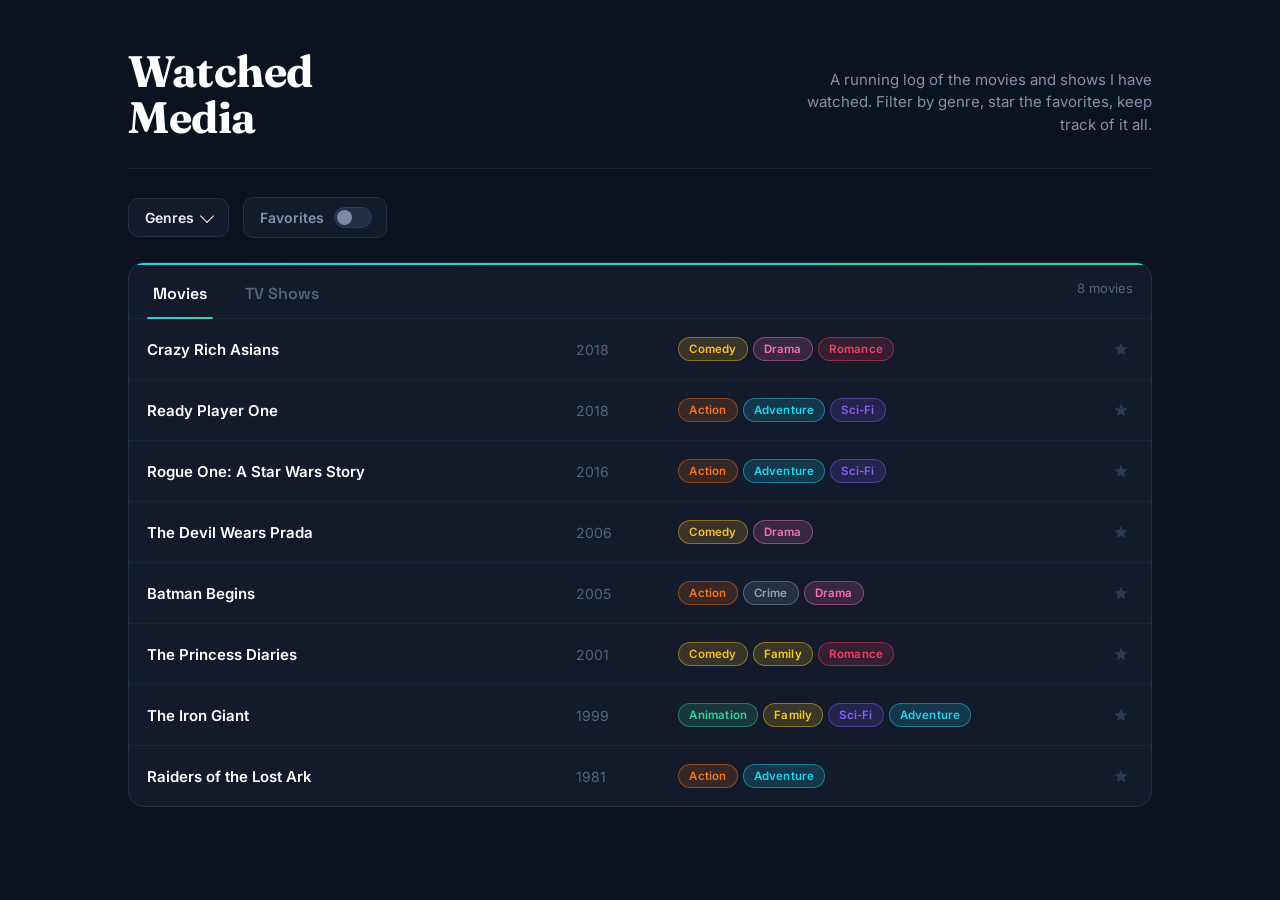
==== index.html @ a573865d "Rename Index.html to index.html" ====
<!DOCTYPE html>
<html lang="en">
<head>
<meta charset="UTF-8" />
<meta name="viewport" content="width=device-width, initial-scale=1.0" />
<meta name="color-scheme" content="dark" />
<title>Watched</title>
<link rel="preconnect" href="https://fonts.googleapis.com">
<link href="https://fonts.googleapis.com/css2?family=Fraunces:opsz,wght@9..144,500;9..144,600;9..144,700&family=Space+Grotesk:wght@500;600;700&family=Inter:wght@400;500;600;700&display=swap" rel="stylesheet">
<style>
  :root {
    --bg: #0b1220;
    --bg-panel: #121a2c;
    --bg-panel-2: #16203590;
    --bg-row-hover: #17233a;
    --border: #223049;
    --border-soft: #1a2438;
    --text: #eef2f8;
    --text-dim: #8493ad;
    --text-faint: #56637d;
    --accent-a: #22d3ee;
    --accent-b: #34d399;
    --favorite: #fbbf24;
  }

  * { box-sizing: border-box; }

  html {
    background: #0b1220 !important;
  }

  html, body {
    margin: 0;
    padding: 0;
    background-color: #0b1220 !important;
    color: var(--text);
    font-family: 'Inter', -apple-system, BlinkMacSystemFont, sans-serif;
    min-height: 100vh;
  }

  .page {
    max-width: 1080px;
    margin: 0 auto;
    padding: 48px 28px 80px;
  }

  /* ---------------- Header ---------------- */
  .page-header {
    display: flex;
    justify-content: space-between;
    align-items: flex-end;
    gap: 32px;
    flex-wrap: wrap;
    border-bottom: 1px solid var(--border-soft);
    padding-bottom: 28px;
    margin-bottom: 28px;
  }

  .page-header h1 {
    font-family: 'Fraunces', Georgia, serif;
    font-weight: 700;
    font-size: 44px;
    line-height: 1.05;
    letter-spacing: -0.5px;
    color: #ffffff;
    margin: 0;
  }

  .page-header .tagline {
    color: var(--text-dim);
    font-size: 15px;
    line-height: 1.5;
    max-width: 360px;
    margin: 0 0 4px;
    text-align: right;
  }

  /* ---------------- Filter bar ---------------- */
  .filter-bar {
    display: flex;
    align-items: center;
    gap: 14px;
    margin-bottom: 24px;
    position: relative;
  }

  .filter-btn {
    display: inline-flex;
    align-items: center;
    gap: 8px;
    background: var(--bg-panel);
    border: 1px solid var(--border);
    color: var(--text);
    font-family: inherit;
    font-size: 14px;
    font-weight: 600;
    padding: 10px 16px;
    border-radius: 10px;
    cursor: pointer;
    transition: border-color .15s ease, background .15s ease;
  }

  .filter-btn:hover { border-color: #2c3b58; background: #141d31; }

  .filter-btn.active {
    border-color: var(--accent-a);
    box-shadow: 0 0 0 1px var(--accent-a) inset, 0 0 14px -4px var(--accent-a);
    color: var(--accent-a);
  }

  .filter-btn .chevron {
    width: 10px; height: 10px;
    border-right: 1.5px solid currentColor;
    border-bottom: 1.5px solid currentColor;
    transform: rotate(45deg);
    transition: transform .15s ease;
    margin-top: -3px;
  }
  .filter-btn.open .chevron { transform: rotate(-135deg); margin-top: 3px; }

  .genre-dropdown-wrap { position: relative; }

  .genre-dropdown {
    position: absolute;
    top: calc(100% + 8px);
    left: 0;
    min-width: 240px;
    max-height: 360px;
    overflow-y: auto;
    background: #101828;
    border: 1px solid var(--border);
    border-radius: 12px;
    padding: 10px;
    box-shadow: 0 20px 40px -12px rgba(0,0,0,0.6);
    display: none;
    z-index: 50;
  }
  .genre-dropdown.open { display: block; }

  .genre-option {
    display: flex;
    align-items: center;
    gap: 12px;
    padding: 9px 10px;
    border-radius: 8px;
    cursor: pointer;
    color: var(--text-dim);
    font-size: 14px;
    font-weight: 500;
    user-select: none;
  }
  .genre-option:hover { background: #182238; color: var(--text); }
  .genre-option input[type="checkbox"] { display: none; }

  .genre-option .dot {
    width: 10px;
    height: 10px;
    border-radius: 50%;
    flex-shrink: 0;
    background: #2a3650;
    border: 1.5px solid #3a4a6b;
    transition: all .15s ease;
  }
  .genre-option .dot.on {
    background: var(--dot-color);
    border-color: var(--dot-color);
    box-shadow: 0 0 6px 1px var(--dot-color), 0 0 14px 3px color-mix(in srgb, var(--dot-color) 60%, transparent);
  }
  .genre-option:has(.dot.on) .genre-label { color: var(--text); }

  /* ---------------- Favorites switch ---------------- */
  .favorites-toggle {
    display: flex;
    align-items: center;
    gap: 10px;
    background: var(--bg-panel);
    border: 1px solid var(--border);
    padding: 9px 14px 9px 16px;
    border-radius: 10px;
  }

  .favorites-toggle span {
    font-size: 14px;
    font-weight: 600;
    color: var(--text-dim);
  }

  .switch {
    width: 38px;
    height: 21px;
    border-radius: 999px;
    background: #232f47;
    border: 1px solid #2f3d5a;
    position: relative;
    cursor: pointer;
    padding: 0;
    flex-shrink: 0;
    transition: background .15s ease, border-color .15s ease;
  }
  .switch::after {
    content: "";
    position: absolute;
    top: 2px;
    left: 2px;
    width: 15px;
    height: 15px;
    border-radius: 50%;
    background: #7c8aa5;
    transition: transform .18s ease, background .18s ease, box-shadow .18s ease;
  }
  .switch.on {
    background: #0f3d2e;
    border-color: var(--accent-b);
  }
  .switch.on::after {
    transform: translateX(17px);
    background: var(--accent-b);
    box-shadow: 0 0 8px 1px var(--accent-b), 0 0 16px 4px rgba(52,211,153,0.45);
  }

  /* ---------------- Table card ---------------- */
  .table-card {
    background: var(--bg-panel);
    border: 1px solid var(--border);
    border-radius: 16px;
    overflow: hidden;
    position: relative;
  }
  .table-card::before {
    content: "";
    position: absolute;
    top: 0; left: 0; right: 0;
    height: 2px;
    background: linear-gradient(90deg, var(--accent-a), var(--accent-b));
  }

  .tabs {
    display: flex;
    align-items: center;
    justify-content: space-between;
    gap: 16px;
    padding: 6px 18px 0;
    border-bottom: 1px solid var(--border-soft);
  }

  .tabs .tab-group { display: flex; gap: 4px; }

  .tab {
    background: none;
    border: none;
    color: var(--text-faint);
    font-family: 'Space Grotesk', -apple-system, BlinkMacSystemFont, sans-serif;
    font-weight: 600;
    font-size: 16px;
    padding: 14px 6px;
    margin-right: 22px;
    cursor: pointer;
    position: relative;
  }
  .tab:hover { color: var(--text-dim); }
  .tab.active { color: #ffffff; }
  .tab.active::after {
    content: "";
    position: absolute;
    left: 0; right: 0; bottom: -1px;
    height: 2px;
    background: linear-gradient(90deg, var(--accent-a), var(--accent-b));
    border-radius: 2px;
  }

  .count-label {
    color: var(--text-faint);
    font-size: 13px;
    padding-bottom: 12px;
  }

  table {
    width: 100%;
    border-collapse: collapse;
  }

  tbody tr {
    border-bottom: 1px solid var(--border-soft);
    transition: background .12s ease;
  }
  tbody tr:last-child { border-bottom: none; }
  tbody tr:hover { background: var(--bg-row-hover); }

  td {
    padding: 16px 18px;
    vertical-align: middle;
  }

  .col-title {
    color: #ffffff;
    font-weight: 600;
    font-size: 15px;
    width: 42%;
  }

  .col-year {
    color: var(--text-faint);
    font-weight: 400;
    font-size: 14px;
    width: 10%;
    white-space: nowrap;
  }

  .col-tags {
    width: 38%;
  }

  .tag {
    display: inline-block;
    font-size: 11.5px;
    font-weight: 600;
    letter-spacing: 0.2px;
    padding: 4px 10px;
    border-radius: 999px;
    margin: 2px 5px 2px 0;
    color: var(--tag-color);
    background: color-mix(in srgb, var(--tag-color) 16%, transparent);
    border: 1px solid color-mix(in srgb, var(--tag-color) 45%, transparent);
  }

  .col-fav {
    width: 10%;
    text-align: right;
  }

  .star-btn {
    background: none;
    border: none;
    cursor: pointer;
    color: #2c3a56;
    padding: 4px;
    display: inline-flex;
    transition: color .15s ease, filter .15s ease;
  }
  .star-btn:hover { color: #4a5a7d; }
  .star-btn.on {
    color: var(--favorite);
    filter: drop-shadow(0 0 5px rgba(251,191,36,0.7));
  }

  .empty-state {
    display: none;
    flex-direction: column;
    align-items: center;
    justify-content: center;
    gap: 6px;
    padding: 64px 20px;
    color: var(--text-faint);
    text-align: center;
  }
  .empty-state strong { color: var(--text-dim); font-size: 15px; }

  @media (max-width: 640px) {
    .page-header { flex-direction: column; align-items: flex-start; }
    .page-header .tagline { text-align: left; }
    .page-header h1 { font-size: 34px; }
    .col-tags { display: none; }
    .col-title { width: 60%; }
  }
</style>
</head>
<body style="background-color:#0b1220; margin:0;">

<div class="page">

  <header class="page-header">
    <h1>Watched<br>Media</h1>
    <p class="tagline">A running log of the movies and shows I have watched. Filter by genre, star the favorites, keep track of it all.</p>
  </header>

  <div class="filter-bar">
    <div class="genre-dropdown-wrap">
      <button class="filter-btn" id="genreFilterBtn">
        <span id="genreBtnLabel">Genres</span>
        <span class="chevron"></span>
      </button>
      <div class="genre-dropdown" id="genreDropdown">
        <div id="genreList"></div>
      </div>
    </div>

    <div class="favorites-toggle">
      <span>Favorites</span>
      <button class="switch" id="favSwitch" role="switch" aria-checked="false"></button>
    </div>
  </div>

  <div class="table-card">
    <div class="tabs">
      <div class="tab-group">
        <button class="tab active" data-type="movie">Movies</button>
        <button class="tab" data-type="tv">TV Shows</button>
      </div>
      <span class="count-label" id="countLabel"></span>
    </div>

    <table>
      <tbody id="rows"></tbody>
    </table>

    <div class="empty-state" id="emptyState">
      <strong>Nothing here yet</strong>
      <span>Try a different genre filter, or turn off the favorites switch.</span>
    </div>
  </div>

</div>

<script>
/*
  WATCHLIST DATA
  --------------
  Add new entries to this array. Each entry:
  {
    title:    "Movie or Show Name",
    year:     1999,                      // release year (first air year for TV)
    type:     "movie" | "tv",
    genres:   ["Action", "Adventure"],   // can be any number of genres
    favorite: false                       // true = starred favorite
  }

  Genre colors are assigned automatically (see GENRE_COLORS + fallback hash
  function below), so a brand-new genre never breaks the styling.
*/
const WATCHLIST = [
  {
    title: "Raiders of the Lost Ark",
    year: 1981,
    type: "movie",
    genres: ["Action", "Adventure"],
    favorite: false
  },
  {
    title: "Ready Player One",
    year: 2018,
    type: "movie",
    genres: ["Action", "Adventure", "Sci-Fi"],
    favorite: false
  },
  {
    title: "The Princess Diaries",
    year: 2001,
    type: "movie",
    genres: ["Comedy", "Family", "Romance"],
    favorite: false
  },
  {
    title: "The Devil Wears Prada",
    year: 2006,
    type: "movie",
    genres: ["Comedy", "Drama"],
    favorite: false
  },
  {
    title: "Batman Begins",
    year: 2005,
    type: "movie",
    genres: ["Action", "Crime", "Drama"],
    favorite: false
  },
  {
    title: "Rogue One: A Star Wars Story",
    year: 2016,
    type: "movie",
    genres: ["Action", "Adventure", "Sci-Fi"],
    favorite: false
  },
  {
    title: "The Iron Giant",
    year: 1999,
    type: "movie",
    genres: ["Animation", "Family", "Sci-Fi", "Adventure"],
    favorite: false
  },
  {
    title: "Crazy Rich Asians",
    year: 2018,
    type: "movie",
    genres: ["Comedy", "Drama", "Romance"],
    favorite: false
  }
];

/* ---------------------------------------------------------
   Genre color palette — echoes the dot-indicator language.
   Add specific overrides here any time; anything not listed
   falls back to an automatically-hashed color so new genres
   never break the design.
--------------------------------------------------------- */
const GENRE_COLORS = {
  "Action":        "#f97316", // orange
  "Adventure":     "#22d3ee", // cyan
  "Sci-Fi":        "#8b5cf6", // violet
  "Fantasy":       "#a78bfa", // light purple
  "Comedy":        "#fbbf24", // amber
  "Drama":         "#f472b6", // pink
  "Horror":        "#ef4444", // red
  "Thriller":      "#fb7185", // rose
  "Animation":     "#34d399", // green
  "Romance":       "#f43f5e", // ruby
  "Mystery":       "#60a5fa", // blue
  "Crime":         "#94a3b8", // slate
  "Documentary":   "#2dd4bf", // teal
  "Family":        "#facc15", // yellow
  "Musical":       "#e879f9", // fuchsia
  "War":           "#78716c", // stone
  "Biography":     "#38bdf8", // sky
  "History":       "#c084fc"  // purple
};

// Deterministic fallback color for any genre not in the map above.
function colorForGenre(genre) {
  if (GENRE_COLORS[genre]) return GENRE_COLORS[genre];
  let hash = 0;
  for (let i = 0; i < genre.length; i++) {
    hash = genre.charCodeAt(i) + ((hash << 5) - hash);
  }
  const hue = Math.abs(hash) % 360;
  return `hsl(${hue}, 70%, 60%)`;
}

/* ---------------------------------------------------------
   State
--------------------------------------------------------- */
const state = {
  type: "movie",           // "movie" | "tv"
  activeGenres: new Set(), // selected genre filters
  favoritesOnly: false
};

/* ---------------------------------------------------------
   Derived data
--------------------------------------------------------- */
function allGenres() {
  const set = new Set();
  WATCHLIST.forEach(item => item.genres.forEach(g => set.add(g)));
  return Array.from(set).sort();
}

function filteredItems() {
  return WATCHLIST.filter(item => {
    if (item.type !== state.type) return false;
    if (state.favoritesOnly && !item.favorite) return false;
    if (state.activeGenres.size > 0) {
      const hasGenre = item.genres.some(g => state.activeGenres.has(g));
      if (!hasGenre) return false;
    }
    return true;
  }).sort((a, b) => b.year - a.year || a.title.localeCompare(b.title));
}

/* ---------------------------------------------------------
   Rendering
--------------------------------------------------------- */
const genreListEl = document.getElementById("genreList");
const rowsEl = document.getElementById("rows");
const emptyStateEl = document.getElementById("emptyState");
const genreBtnLabel = document.getElementById("genreBtnLabel");
const countLabel = document.getElementById("countLabel");

function renderGenreDropdown() {
  const genres = allGenres();
  genreListEl.innerHTML = "";
  genres.forEach(genre => {
    const color = colorForGenre(genre);
    const row = document.createElement("label");
    row.className = "genre-option";
    row.style.setProperty("--dot-color", color);

    const dot = document.createElement("span");
    dot.className = "dot";

    const checkbox = document.createElement("input");
    checkbox.type = "checkbox";
    checkbox.checked = state.activeGenres.has(genre);
    checkbox.addEventListener("change", () => {
      if (checkbox.checked) {
        state.activeGenres.add(genre);
      } else {
        state.activeGenres.delete(genre);
      }
      dot.classList.toggle("on", checkbox.checked);
      updateGenreButtonLabel();
      renderTable();
    });

    const text = document.createElement("span");
    text.className = "genre-label";
    text.textContent = genre;

    if (checkbox.checked) dot.classList.add("on");

    row.appendChild(checkbox);
    row.appendChild(dot);
    row.appendChild(text);
    genreListEl.appendChild(row);
  });
}

function updateGenreButtonLabel() {
  const n = state.activeGenres.size;
  genreBtnLabel.textContent = n === 0 ? "Genres" : `Genres · ${n}`;
  document.getElementById("genreFilterBtn").classList.toggle("active", n > 0);
}

function renderTable() {
  const items = filteredItems();
  rowsEl.innerHTML = "";

  items.forEach(item => {
    const tr = document.createElement("tr");

    const titleTd = document.createElement("td");
    titleTd.className = "col-title";
    titleTd.textContent = item.title;

    const yearTd = document.createElement("td");
    yearTd.className = "col-year";
    yearTd.textContent = item.year;

    const tagsTd = document.createElement("td");
    tagsTd.className = "col-tags";
    item.genres.forEach(g => {
      const tag = document.createElement("span");
      tag.className = "tag";
      const c = colorForGenre(g);
      tag.style.setProperty("--tag-color", c);
      tag.textContent = g;
      tagsTd.appendChild(tag);
    });

    const favTd = document.createElement("td");
    favTd.className = "col-fav";
    const star = document.createElement("button");
    star.className = "star-btn" + (item.favorite ? " on" : "");
    star.setAttribute("aria-label", "Toggle favorite");
    star.innerHTML = starIcon();
    star.addEventListener("click", () => {
      item.favorite = !item.favorite;
      star.classList.toggle("on", item.favorite);
      if (state.favoritesOnly && !item.favorite) {
        renderTable();
      }
    });
    favTd.appendChild(star);

    tr.appendChild(titleTd);
    tr.appendChild(yearTd);
    tr.appendChild(tagsTd);
    tr.appendChild(favTd);
    rowsEl.appendChild(tr);
  });

  emptyStateEl.style.display = items.length === 0 ? "flex" : "none";
  const noun = state.type === "movie" ? "movie" : "show";
  countLabel.textContent = `${items.length} ${noun}${items.length === 1 ? "" : "s"}`;
}

function starIcon() {
  return `<svg viewBox="0 0 24 24" width="16" height="16" fill="currentColor">
    <path d="M12 2.5l2.9 6.53 7.1.62-5.4 4.73 1.63 6.98L12 17.77l-6.23 3.6 1.63-6.99-5.4-4.72 7.1-.62L12 2.5z"/>
  </svg>`;
}

/* ---------------------------------------------------------
   Tabs (Movies / TV Shows)
--------------------------------------------------------- */
document.querySelectorAll(".tab").forEach(tab => {
  tab.addEventListener("click", () => {
    document.querySelectorAll(".tab").forEach(t => t.classList.remove("active"));
    tab.classList.add("active");
    state.type = tab.dataset.type;
    renderTable();
  });
});

/* ---------------------------------------------------------
   Genre dropdown open/close
--------------------------------------------------------- */
const genreFilterBtn = document.getElementById("genreFilterBtn");
const genreDropdown = document.getElementById("genreDropdown");

genreFilterBtn.addEventListener("click", (e) => {
  e.stopPropagation();
  genreDropdown.classList.toggle("open");
  genreFilterBtn.classList.toggle("open");
});

document.addEventListener("click", (e) => {
  if (!genreDropdown.contains(e.target) && e.target !== genreFilterBtn) {
    genreDropdown.classList.remove("open");
    genreFilterBtn.classList.remove("open");
  }
});

/* ---------------------------------------------------------
   Favorites switch
--------------------------------------------------------- */
const favSwitch = document.getElementById("favSwitch");
favSwitch.addEventListener("click", () => {
  state.favoritesOnly = !state.favoritesOnly;
  favSwitch.classList.toggle("on", state.favoritesOnly);
  favSwitch.setAttribute("aria-checked", state.favoritesOnly);
  renderTable();
});

/* ---------------------------------------------------------
   Init
--------------------------------------------------------- */
renderGenreDropdown();
updateGenreButtonLabel();
renderTable();
</script>
</body>
</html>
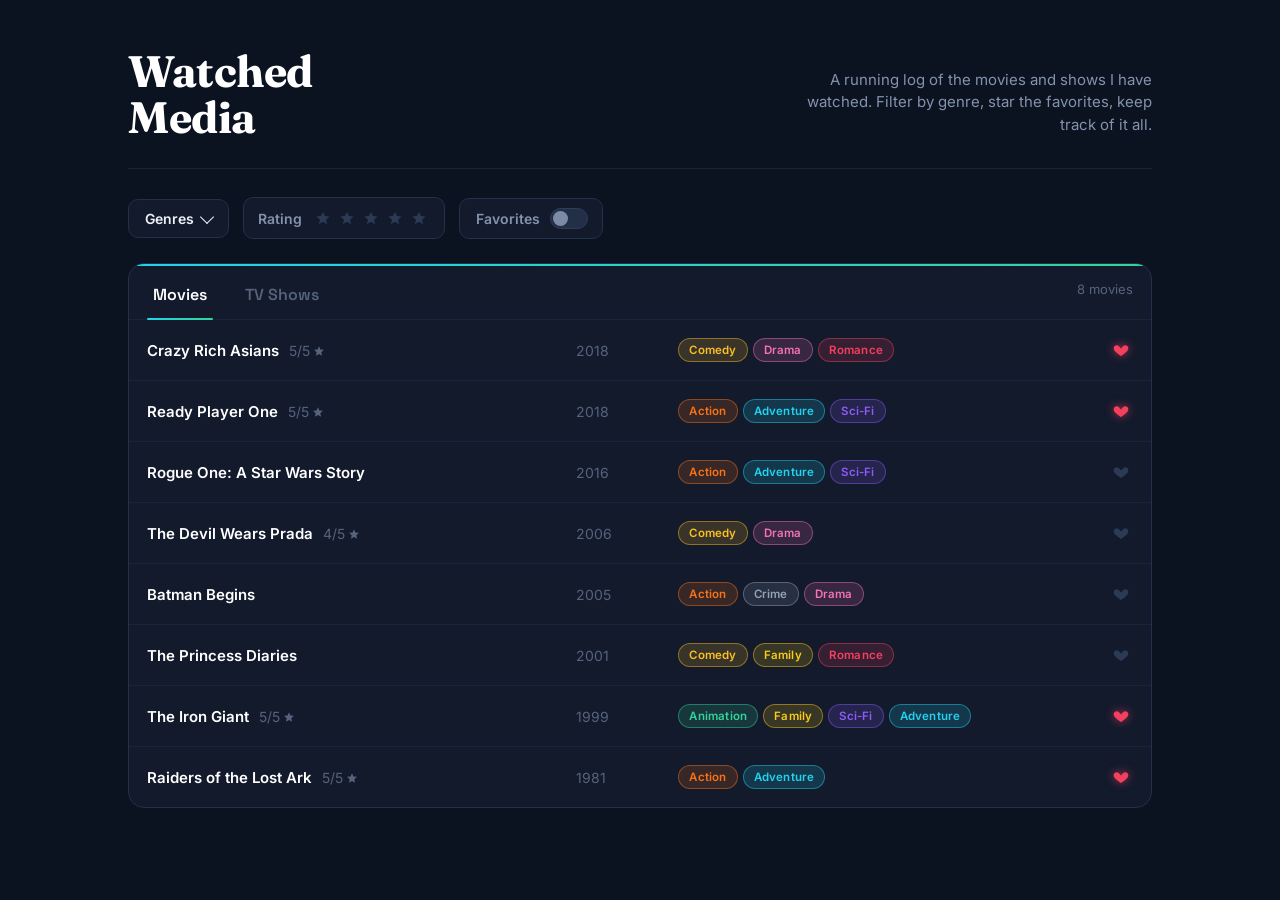
==== commit f6e53cce: "Add files via upload" ====
--- a/index.html
+++ b/index.html
@@ -20,7 +20,8 @@
     --text-faint: #56637d;
     --accent-a: #22d3ee;
     --accent-b: #34d399;
-    --favorite: #fbbf24;
+    --heart: #f43f5e;
+    --rating-star: #fbbf24;
   }
 
   * { box-sizing: border-box; }
@@ -218,6 +219,44 @@
     box-shadow: 0 0 8px 1px var(--accent-b), 0 0 16px 4px rgba(52,211,153,0.45);
   }
 
+  /* ---------------- Rating filter ---------------- */
+  .rating-filter {
+    display: flex;
+    align-items: center;
+    gap: 10px;
+    background: var(--bg-panel);
+    border: 1px solid var(--border);
+    padding: 9px 14px;
+    border-radius: 10px;
+  }
+
+  .rating-filter .rating-filter-label {
+    font-size: 14px;
+    font-weight: 600;
+    color: var(--text-dim);
+  }
+
+  .rating-filter-stars {
+    display: flex;
+    gap: 2px;
+  }
+
+  .rating-star-btn {
+    background: none;
+    border: none;
+    cursor: pointer;
+    padding: 3px;
+    display: inline-flex;
+    color: #2c3a56;
+    transition: color .15s ease, filter .15s ease, transform .1s ease;
+  }
+  .rating-star-btn:hover { transform: scale(1.12); }
+  .rating-star-btn.lit {
+    color: var(--rating-star);
+    filter: drop-shadow(0 0 5px rgba(251,191,36,0.65));
+  }
+  .rating-star-btn.preview { color: #4a5a7d; }
+
   /* ---------------- Table card ---------------- */
   .table-card {
     background: var(--bg-panel);
@@ -298,6 +337,31 @@
     width: 42%;
   }
 
+  .title-cell {
+    display: flex;
+    align-items: baseline;
+    gap: 10px;
+    flex-wrap: wrap;
+  }
+
+  .rating-inline {
+    color: var(--text-faint);
+    font-weight: 400;
+    font-size: 14px;
+    white-space: nowrap;
+    display: inline-flex;
+    align-items: center;
+    gap: 3px;
+  }
+
+  .rating-inline svg {
+    width: 12px;
+    height: 12px;
+    fill: var(--text-faint);
+    position: relative;
+    top: 1px;
+  }
+
   .col-year {
     color: var(--text-faint);
     font-weight: 400;
@@ -328,7 +392,7 @@
     text-align: right;
   }
 
-  .star-btn {
+  .heart-btn {
     background: none;
     border: none;
     cursor: pointer;
@@ -337,10 +401,10 @@
     display: inline-flex;
     transition: color .15s ease, filter .15s ease;
   }
-  .star-btn:hover { color: #4a5a7d; }
-  .star-btn.on {
-    color: var(--favorite);
-    filter: drop-shadow(0 0 5px rgba(251,191,36,0.7));
+  .heart-btn:hover { color: #4a5a7d; }
+  .heart-btn.on {
+    color: var(--heart);
+    filter: drop-shadow(0 0 5px rgba(244,63,94,0.7));
   }
 
   .empty-state {
@@ -384,6 +448,11 @@
       </div>
     </div>
 
+    <div class="rating-filter" id="ratingFilter">
+      <span class="rating-filter-label">Rating</span>
+      <div class="rating-filter-stars" id="ratingFilterStars"></div>
+    </div>
+
     <div class="favorites-toggle">
       <span>Favorites</span>
       <button class="switch" id="favSwitch" role="switch" aria-checked="false"></button>
@@ -421,7 +490,8 @@
     year:     1999,                      // release year (first air year for TV)
     type:     "movie" | "tv",
     genres:   ["Action", "Adventure"],   // can be any number of genres
-    favorite: false                       // true = starred favorite
+    favorite: false,                      // true = heart / favorite
+    rating:   0                           // 0-5, shown as "4/5 ★" next to the title. Use 0 or omit for unrated.
   }
 
   Genre colors are assigned automatically (see GENRE_COLORS + fallback hash
@@ -433,56 +503,64 @@
     year: 1981,
     type: "movie",
     genres: ["Action", "Adventure"],
-    favorite: false
+    favorite: true,
+    rating: 5
   },
   {
     title: "Ready Player One",
     year: 2018,
     type: "movie",
     genres: ["Action", "Adventure", "Sci-Fi"],
-    favorite: false
+    favorite: true,
+    rating: 5
   },
   {
     title: "The Princess Diaries",
     year: 2001,
     type: "movie",
     genres: ["Comedy", "Family", "Romance"],
-    favorite: false
+    favorite: false,
+    rating: 0
   },
   {
     title: "The Devil Wears Prada",
     year: 2006,
     type: "movie",
     genres: ["Comedy", "Drama"],
-    favorite: false
+    favorite: false,
+    rating: 4
   },
   {
     title: "Batman Begins",
     year: 2005,
     type: "movie",
     genres: ["Action", "Crime", "Drama"],
-    favorite: false
+    favorite: false,
+    rating: 0
   },
   {
     title: "Rogue One: A Star Wars Story",
     year: 2016,
     type: "movie",
     genres: ["Action", "Adventure", "Sci-Fi"],
-    favorite: false
+    favorite: false,
+    rating: 0
   },
   {
     title: "The Iron Giant",
     year: 1999,
     type: "movie",
     genres: ["Animation", "Family", "Sci-Fi", "Adventure"],
-    favorite: false
+    favorite: true,
+    rating: 5
   },
   {
     title: "Crazy Rich Asians",
     year: 2018,
     type: "movie",
     genres: ["Comedy", "Drama", "Romance"],
-    favorite: false
+    favorite: true,
+    rating: 5
   }
 ];
 
@@ -530,7 +608,8 @@
 const state = {
   type: "movie",           // "movie" | "tv"
   activeGenres: new Set(), // selected genre filters
-  favoritesOnly: false
+  favoritesOnly: false,
+  minRating: 0             // 0 = no rating filter, 1-5 = at least that many stars
 };
 
 /* ---------------------------------------------------------
@@ -546,6 +625,7 @@
   return WATCHLIST.filter(item => {
     if (item.type !== state.type) return false;
     if (state.favoritesOnly && !item.favorite) return false;
+    if (state.minRating > 0 && (item.rating || 0) < state.minRating) return false;
     if (state.activeGenres.size > 0) {
       const hasGenre = item.genres.some(g => state.activeGenres.has(g));
       if (!hasGenre) return false;
@@ -617,7 +697,23 @@
 
     const titleTd = document.createElement("td");
     titleTd.className = "col-title";
-    titleTd.textContent = item.title;
+
+    const titleCell = document.createElement("div");
+    titleCell.className = "title-cell";
+
+    const titleText = document.createElement("span");
+    titleText.className = "title-text";
+    titleText.textContent = item.title;
+    titleCell.appendChild(titleText);
+
+    if (item.rating) {
+      const rating = document.createElement("span");
+      rating.className = "rating-inline";
+      rating.innerHTML = `${item.rating}/5 ${starIcon()}`;
+      titleCell.appendChild(rating);
+    }
+
+    titleTd.appendChild(titleCell);
 
     const yearTd = document.createElement("td");
     yearTd.className = "col-year";
@@ -636,18 +732,18 @@
 
     const favTd = document.createElement("td");
     favTd.className = "col-fav";
-    const star = document.createElement("button");
-    star.className = "star-btn" + (item.favorite ? " on" : "");
-    star.setAttribute("aria-label", "Toggle favorite");
-    star.innerHTML = starIcon();
-    star.addEventListener("click", () => {
+    const heart = document.createElement("button");
+    heart.className = "heart-btn" + (item.favorite ? " on" : "");
+    heart.setAttribute("aria-label", "Toggle favorite");
+    heart.innerHTML = heartIcon();
+    heart.addEventListener("click", () => {
       item.favorite = !item.favorite;
-      star.classList.toggle("on", item.favorite);
+      heart.classList.toggle("on", item.favorite);
       if (state.favoritesOnly && !item.favorite) {
         renderTable();
       }
     });
-    favTd.appendChild(star);
+    favTd.appendChild(heart);
 
     tr.appendChild(titleTd);
     tr.appendChild(yearTd);
@@ -662,8 +758,14 @@
 }
 
 function starIcon() {
+  return `<svg viewBox="0 0 24 24" width="12" height="12" fill="currentColor">
+    <path d="M12 2.5l2.9 6.53 7.1.62-5.4 4.73 1.63 6.98L12 17.77l-6.23 3.6 1.63-6.99-5.4-4.72 7.1-.62L12 2.5z"/>
+  </svg>`;
+}
+
+function heartIcon() {
   return `<svg viewBox="0 0 24 24" width="16" height="16" fill="currentColor">
-    <path d="M12 2.5l2.9 6.53 7.1.62-5.4 4.73 1.63 6.98L12 17.77l-6.23 3.6 1.63-6.99-5.4-4.72 7.1-.62L12 2.5z"/>
+    <path d="M12 21s-6.7-4.35-9.65-8.03C.6 10.9.5 7.9 2.5 6.02 4.4 4.24 7.3 4.5 9 6.5l3 3.3 3-3.3c1.7-2 4.6-2.26 6.5-.48 2 1.88 1.9 4.88.15 6.95C18.7 16.65 12 21 12 21z"/>
   </svg>`;
 }
 
@@ -710,10 +812,48 @@
 });
 
 /* ---------------------------------------------------------
+   Rating filter (5 clickable stars, "at least N stars")
+--------------------------------------------------------- */
+const ratingFilterStarsEl = document.getElementById("ratingFilterStars");
+
+function renderRatingFilter() {
+  ratingFilterStarsEl.innerHTML = "";
+  for (let i = 1; i <= 5; i++) {
+    const btn = document.createElement("button");
+    btn.className = "rating-star-btn" + (i <= state.minRating ? " lit" : "");
+    btn.setAttribute("aria-label", `Show ${i} star and up`);
+    btn.innerHTML = starIconLarge();
+    btn.addEventListener("click", () => {
+      // clicking the star that's already the active threshold clears the filter
+      state.minRating = (state.minRating === i) ? 0 : i;
+      renderRatingFilter();
+      renderTable();
+    });
+    btn.addEventListener("mouseenter", () => previewRatingStars(i));
+    btn.addEventListener("mouseleave", () => previewRatingStars(state.minRating));
+    ratingFilterStarsEl.appendChild(btn);
+  }
+}
+
+function previewRatingStars(n) {
+  const btns = ratingFilterStarsEl.querySelectorAll(".rating-star-btn");
+  btns.forEach((btn, idx) => {
+    btn.classList.toggle("lit", idx < n);
+  });
+}
+
+function starIconLarge() {
+  return `<svg viewBox="0 0 24 24" width="16" height="16" fill="currentColor">
+    <path d="M12 2.5l2.9 6.53 7.1.62-5.4 4.73 1.63 6.98L12 17.77l-6.23 3.6 1.63-6.99-5.4-4.72 7.1-.62L12 2.5z"/>
+  </svg>`;
+}
+
+/* ---------------------------------------------------------
    Init
 --------------------------------------------------------- */
 renderGenreDropdown();
 updateGenreButtonLabel();
+renderRatingFilter();
 renderTable();
 </script>
 </body>
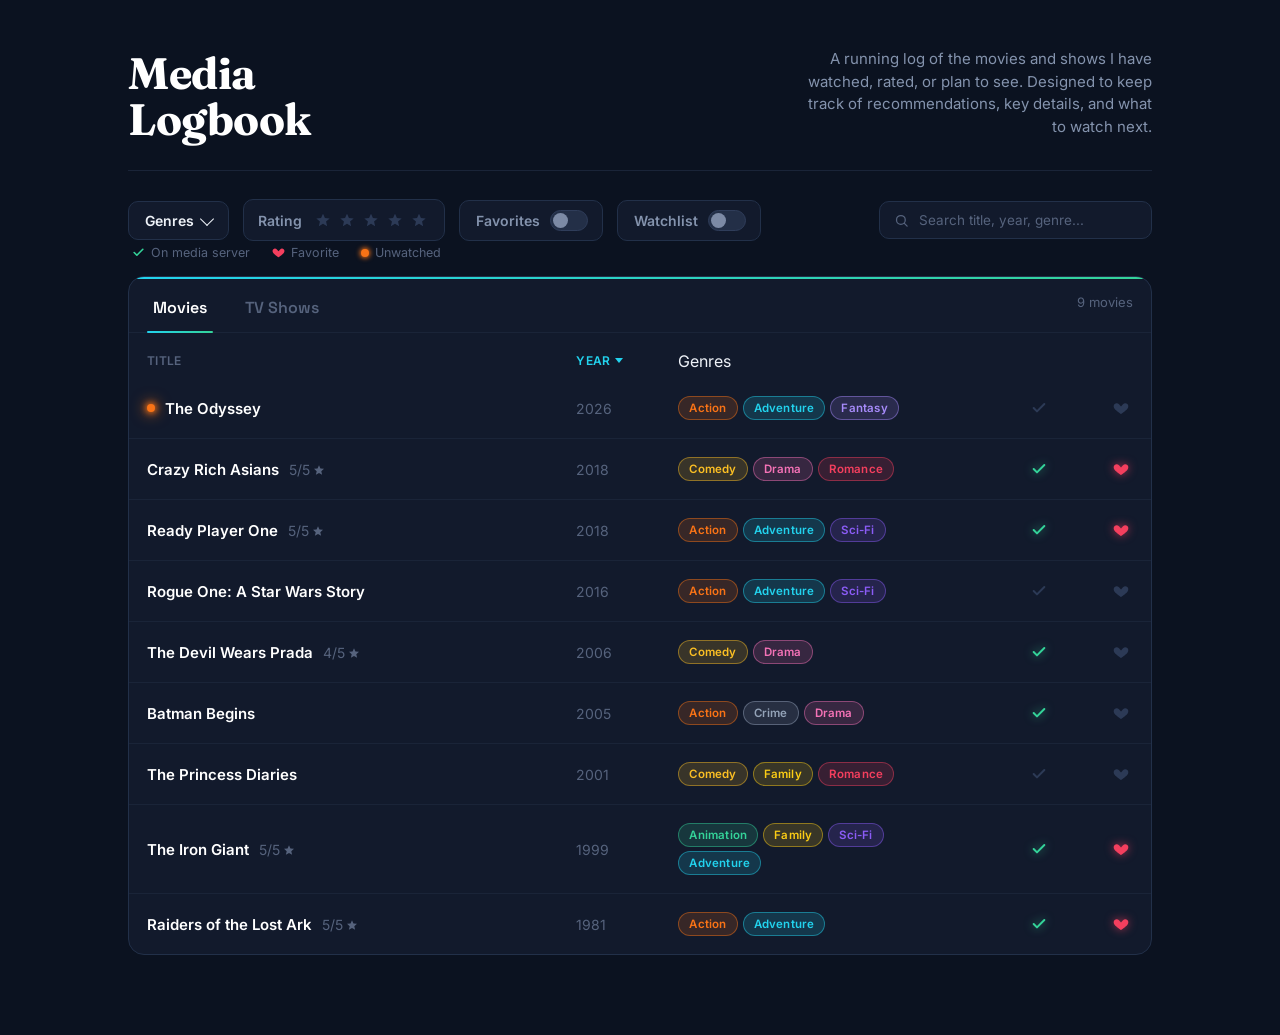
==== commit ea4535f3: "Add files via upload" ====
--- a/index.html
+++ b/index.html
@@ -22,6 +22,7 @@
     --accent-b: #34d399;
     --heart: #f43f5e;
     --rating-star: #fbbf24;
+    --watchlist: #f97316;
   }
 
   * { box-sizing: border-box; }
@@ -80,10 +81,48 @@
   .filter-bar {
     display: flex;
     align-items: center;
+    justify-content: space-between;
     gap: 14px;
-    margin-bottom: 24px;
+    margin-bottom: 12px;
     position: relative;
-  }
+    flex-wrap: wrap;
+  }
+
+  .filter-bar-left {
+    display: flex;
+    align-items: center;
+    gap: 14px;
+    flex-wrap: wrap;
+  }
+
+  .search-control {
+    display: flex;
+    align-items: center;
+    gap: 8px;
+    background: var(--bg-panel);
+    border: 1px solid var(--border);
+    padding: 9px 14px;
+    border-radius: 10px;
+    min-width: 240px;
+  }
+
+  .search-icon {
+    width: 15px;
+    height: 15px;
+    color: var(--text-faint);
+    flex-shrink: 0;
+  }
+
+  .search-input {
+    background: none;
+    border: none;
+    outline: none;
+    color: var(--text);
+    font-family: inherit;
+    font-size: 13.5px;
+    width: 100%;
+  }
+  .search-input::placeholder { color: var(--text-faint); }
 
   .filter-btn {
     display: inline-flex;
@@ -219,6 +258,35 @@
     box-shadow: 0 0 8px 1px var(--accent-b), 0 0 16px 4px rgba(52,211,153,0.45);
   }
 
+  .switch-watchlist.on {
+    background: #422510;
+    border-color: var(--watchlist);
+  }
+  .switch-watchlist.on::after {
+    background: var(--watchlist);
+    box-shadow: 0 0 8px 1px var(--watchlist), 0 0 16px 4px rgba(249,115,22,0.45);
+  }
+
+  /* ---------------- Unwatched indicator dot ---------------- */
+  .unwatched-dot {
+    width: 8px;
+    height: 8px;
+    border-radius: 50%;
+    background: var(--watchlist);
+    box-shadow: 0 0 6px 1px var(--watchlist), 0 0 14px 3px rgba(249,115,22,0.55);
+    flex-shrink: 0;
+    display: inline-block;
+  }
+
+  .legend-dot {
+    width: 8px;
+    height: 8px;
+    border-radius: 50%;
+    background: var(--watchlist);
+    box-shadow: 0 0 5px 1px var(--watchlist);
+    display: inline-block;
+  }
+
   /* ---------------- Rating filter ---------------- */
   .rating-filter {
     display: flex;
@@ -330,6 +398,43 @@
     vertical-align: middle;
   }
 
+  thead th {
+    padding: 16px 18px 6px;
+    text-align: left;
+    font-weight: 400;
+  }
+
+  .sort-header {
+    background: none;
+    border: none;
+    cursor: pointer;
+    display: inline-flex;
+    align-items: center;
+    gap: 5px;
+    color: var(--text-faint);
+    font-family: inherit;
+    font-size: 12px;
+    font-weight: 600;
+    letter-spacing: 0.3px;
+    text-transform: uppercase;
+    padding: 4px 0;
+    transition: color .15s ease;
+  }
+  .sort-header:hover { color: var(--text-dim); }
+  .sort-header.active { color: var(--accent-a); }
+
+  .sort-arrow {
+    width: 0;
+    height: 0;
+    border-left: 4px solid transparent;
+    border-right: 4px solid transparent;
+    border-bottom: 5px solid currentColor;
+    opacity: 0;
+    transition: transform .15s ease, opacity .15s ease;
+  }
+  .sort-header.active .sort-arrow { opacity: 1; }
+  .sort-header.active.desc .sort-arrow { transform: rotate(180deg); }
+
   .col-title {
     color: #ffffff;
     font-weight: 600;
@@ -339,7 +444,7 @@
 
   .title-cell {
     display: flex;
-    align-items: baseline;
+    align-items: center;
     gap: 10px;
     flex-wrap: wrap;
   }
@@ -371,7 +476,7 @@
   }
 
   .col-tags {
-    width: 38%;
+    width: 32%;
   }
 
   .tag {
@@ -387,12 +492,14 @@
     border: 1px solid color-mix(in srgb, var(--tag-color) 45%, transparent);
   }
 
+  .col-server,
   .col-fav {
-    width: 10%;
+    width: 8%;
     text-align: right;
   }
 
-  .heart-btn {
+  .heart-btn,
+  .check-btn {
     background: none;
     border: none;
     cursor: pointer;
@@ -401,11 +508,37 @@
     display: inline-flex;
     transition: color .15s ease, filter .15s ease;
   }
-  .heart-btn:hover { color: #4a5a7d; }
+  .heart-btn:hover,
+  .check-btn:hover { color: #4a5a7d; }
   .heart-btn.on {
     color: var(--heart);
     filter: drop-shadow(0 0 5px rgba(244,63,94,0.7));
   }
+  .check-btn.on {
+    color: var(--accent-b);
+    filter: drop-shadow(0 0 5px rgba(52,211,153,0.7));
+  }
+
+  /* ---------------- Legend ---------------- */
+  .legend {
+    display: flex;
+    align-items: center;
+    gap: 22px;
+    margin: -8px 0 16px 4px;
+    color: var(--text-faint);
+    font-size: 12.5px;
+  }
+  .legend-item {
+    display: inline-flex;
+    align-items: center;
+    gap: 6px;
+  }
+  .legend-item svg {
+    width: 13px;
+    height: 13px;
+  }
+  .legend-item.legend-check svg { color: var(--accent-b); }
+  .legend-item.legend-heart svg { color: var(--heart); }
 
   .empty-state {
     display: none;
@@ -433,30 +566,57 @@
 <div class="page">
 
   <header class="page-header">
-    <h1>Watched<br>Media</h1>
-    <p class="tagline">A running log of the movies and shows I have watched. Filter by genre, star the favorites, keep track of it all.</p>
+    <h1>Media<br>Logbook</h1>
+    <p class="tagline">A running log of the movies and shows I have watched, rated, or plan to see. Designed to keep track of recommendations, key details, and what to watch next.</p>
   </header>
 
   <div class="filter-bar">
-    <div class="genre-dropdown-wrap">
-      <button class="filter-btn" id="genreFilterBtn">
-        <span id="genreBtnLabel">Genres</span>
-        <span class="chevron"></span>
-      </button>
-      <div class="genre-dropdown" id="genreDropdown">
-        <div id="genreList"></div>
+    <div class="filter-bar-left">
+      <div class="genre-dropdown-wrap">
+        <button class="filter-btn" id="genreFilterBtn">
+          <span id="genreBtnLabel">Genres</span>
+          <span class="chevron"></span>
+        </button>
+        <div class="genre-dropdown" id="genreDropdown">
+          <div id="genreList"></div>
+        </div>
+      </div>
+
+      <div class="rating-filter" id="ratingFilter">
+        <span class="rating-filter-label">Rating</span>
+        <div class="rating-filter-stars" id="ratingFilterStars"></div>
+      </div>
+
+      <div class="favorites-toggle">
+        <span>Favorites</span>
+        <button class="switch" id="favSwitch" role="switch" aria-checked="false"></button>
+      </div>
+
+      <div class="favorites-toggle watchlist-toggle">
+        <span>Watchlist</span>
+        <button class="switch switch-watchlist" id="watchlistSwitch" role="switch" aria-checked="false"></button>
       </div>
     </div>
 
-    <div class="rating-filter" id="ratingFilter">
-      <span class="rating-filter-label">Rating</span>
-      <div class="rating-filter-stars" id="ratingFilterStars"></div>
+    <div class="search-control">
+      <svg class="search-icon" viewBox="0 0 24 24" fill="none" stroke="currentColor" stroke-width="2" stroke-linecap="round"><circle cx="11" cy="11" r="7"/><line x1="21" y1="21" x2="16.65" y2="16.65"/></svg>
+      <input type="text" id="searchInput" class="search-input" placeholder="Search title, year, genre..." autocomplete="off" />
     </div>
-
-    <div class="favorites-toggle">
-      <span>Favorites</span>
-      <button class="switch" id="favSwitch" role="switch" aria-checked="false"></button>
-    </div>
+  </div>
+
+  <div class="legend">
+    <span class="legend-item legend-check">
+      <svg viewBox="0 0 24 24" fill="none" stroke="currentColor" stroke-width="3" stroke-linecap="round" stroke-linejoin="round"><polyline points="4 12 9 17 20 6"/></svg>
+      <span>On media server</span>
+    </span>
+    <span class="legend-item legend-heart">
+      <svg viewBox="0 0 24 24" fill="currentColor"><path d="M12 21s-6.7-4.35-9.65-8.03C.6 10.9.5 7.9 2.5 6.02 4.4 4.24 7.3 4.5 9 6.5l3 3.3 3-3.3c1.7-2 4.6-2.26 6.5-.48 2 1.88 1.9 4.88.15 6.95C18.7 16.65 12 21 12 21z"/></svg>
+      <span>Favorite</span>
+    </span>
+    <span class="legend-item legend-unwatched">
+      <span class="legend-dot"></span>
+      <span>Unwatched</span>
+    </span>
   </div>
 
   <div class="table-card">
@@ -469,6 +629,19 @@
     </div>
 
     <table>
+      <thead>
+        <tr>
+          <th class="col-title">
+            <button class="sort-header" id="sortHeaderTitle" data-sort="title">Title<span class="sort-arrow"></span></button>
+          </th>
+          <th class="col-year">
+            <button class="sort-header" id="sortHeaderYear" data-sort="year">Year<span class="sort-arrow"></span></button>
+          </th>
+          <th class="col-tags">Genres</th>
+          <th class="col-server"></th>
+          <th class="col-fav"></th>
+        </tr>
+      </thead>
       <tbody id="rows"></tbody>
     </table>
 
@@ -491,7 +664,10 @@
     type:     "movie" | "tv",
     genres:   ["Action", "Adventure"],   // can be any number of genres
     favorite: false,                      // true = heart / favorite
-    rating:   0                           // 0-5, shown as "4/5 ★" next to the title. Use 0 or omit for unrated.
+    rating:   0,                          // 0-5, shown as "4/5 ★" next to the title. Use 0 or omit for unrated.
+    onServer: false,                      // true = check mark / on media server
+    watched:  true,                       // false = orange glowing dot + shows under the Watchlist filter
+    keywords: []                          // optional hidden search terms, e.g. ["heist","time travel"] - not shown on the page, but searchable
   }
 
   Genre colors are assigned automatically (see GENRE_COLORS + fallback hash
@@ -504,7 +680,10 @@
     type: "movie",
     genres: ["Action", "Adventure"],
     favorite: true,
-    rating: 5
+    rating: 5,
+    onServer: true,
+    watched: true,
+    keywords: []
   },
   {
     title: "Ready Player One",
@@ -512,7 +691,10 @@
     type: "movie",
     genres: ["Action", "Adventure", "Sci-Fi"],
     favorite: true,
-    rating: 5
+    rating: 5,
+    onServer: true,
+    watched: true,
+    keywords: []
   },
   {
     title: "The Princess Diaries",
@@ -520,7 +702,10 @@
     type: "movie",
     genres: ["Comedy", "Family", "Romance"],
     favorite: false,
-    rating: 0
+    rating: 0,
+    onServer: false,
+    watched: true,
+    keywords: []
   },
   {
     title: "The Devil Wears Prada",
@@ -528,7 +713,10 @@
     type: "movie",
     genres: ["Comedy", "Drama"],
     favorite: false,
-    rating: 4
+    rating: 4,
+    onServer: true,
+    watched: true,
+    keywords: []
   },
   {
     title: "Batman Begins",
@@ -536,7 +724,10 @@
     type: "movie",
     genres: ["Action", "Crime", "Drama"],
     favorite: false,
-    rating: 0
+    rating: 0,
+    onServer: true,
+    watched: true,
+    keywords: []
   },
   {
     title: "Rogue One: A Star Wars Story",
@@ -544,7 +735,10 @@
     type: "movie",
     genres: ["Action", "Adventure", "Sci-Fi"],
     favorite: false,
-    rating: 0
+    rating: 0,
+    onServer: false,
+    watched: true,
+    keywords: []
   },
   {
     title: "The Iron Giant",
@@ -552,7 +746,10 @@
     type: "movie",
     genres: ["Animation", "Family", "Sci-Fi", "Adventure"],
     favorite: true,
-    rating: 5
+    rating: 5,
+    onServer: true,
+    watched: true,
+    keywords: []
   },
   {
     title: "Crazy Rich Asians",
@@ -560,7 +757,21 @@
     type: "movie",
     genres: ["Comedy", "Drama", "Romance"],
     favorite: true,
-    rating: 5
+    rating: 5,
+    onServer: true,
+    watched: true,
+    keywords: []
+  },
+  {
+    title: "The Odyssey",
+    year: 2026,
+    type: "movie",
+    genres: ["Action", "Adventure", "Fantasy"],
+    favorite: false,
+    rating: 0,
+    onServer: false,
+    watched: false,
+    keywords: []
   }
 ];
 
@@ -609,7 +820,11 @@
   type: "movie",           // "movie" | "tv"
   activeGenres: new Set(), // selected genre filters
   favoritesOnly: false,
-  minRating: 0             // 0 = no rating filter, 1-5 = at least that many stars
+  watchlistOnly: false,    // true = show only unwatched items
+  minRating: 0,            // 0 = no rating filter, 1-5 = at least that many stars
+  sortBy: "year",          // "year" | "title" | "rating"
+  sortDir: "desc",         // "asc" | "desc"
+  searchQuery: ""
 };
 
 /* ---------------------------------------------------------
@@ -621,17 +836,46 @@
   return Array.from(set).sort();
 }
 
+function sortItems(items) {
+  const sorted = items.slice();
+  const dir = state.sortDir === "asc" ? 1 : -1;
+
+  if (state.sortBy === "title") {
+    sorted.sort((a, b) => dir * a.title.localeCompare(b.title));
+  } else if (state.sortBy === "rating") {
+    sorted.sort((a, b) => dir * ((a.rating || 0) - (b.rating || 0)) || a.title.localeCompare(b.title));
+  } else {
+    sorted.sort((a, b) => dir * (a.year - b.year) || a.title.localeCompare(b.title));
+  }
+  return sorted;
+}
+
+function matchesSearch(item, query) {
+  if (!query) return true;
+  const haystack = [
+    item.title,
+    String(item.year),
+    ...(item.genres || []),
+    ...(item.keywords || [])
+  ].join(" ").toLowerCase();
+  return haystack.includes(query);
+}
+
 function filteredItems() {
-  return WATCHLIST.filter(item => {
+  const query = state.searchQuery.trim().toLowerCase();
+  const items = WATCHLIST.filter(item => {
     if (item.type !== state.type) return false;
     if (state.favoritesOnly && !item.favorite) return false;
+    if (state.watchlistOnly && item.watched) return false;
     if (state.minRating > 0 && (item.rating || 0) < state.minRating) return false;
     if (state.activeGenres.size > 0) {
       const hasGenre = item.genres.some(g => state.activeGenres.has(g));
       if (!hasGenre) return false;
     }
+    if (!matchesSearch(item, query)) return false;
     return true;
-  }).sort((a, b) => b.year - a.year || a.title.localeCompare(b.title));
+  });
+  return sortItems(items);
 }
 
 /* ---------------------------------------------------------
@@ -701,6 +945,13 @@
     const titleCell = document.createElement("div");
     titleCell.className = "title-cell";
 
+    if (!item.watched) {
+      const dot = document.createElement("span");
+      dot.className = "unwatched-dot";
+      dot.title = "Unwatched / on watchlist";
+      titleCell.appendChild(dot);
+    }
+
     const titleText = document.createElement("span");
     titleText.className = "title-text";
     titleText.textContent = item.title;
@@ -729,6 +980,18 @@
       tag.textContent = g;
       tagsTd.appendChild(tag);
     });
+
+    const serverTd = document.createElement("td");
+    serverTd.className = "col-server";
+    const check = document.createElement("button");
+    check.className = "check-btn" + (item.onServer ? " on" : "");
+    check.setAttribute("aria-label", "Toggle on media server");
+    check.innerHTML = checkIcon();
+    check.addEventListener("click", () => {
+      item.onServer = !item.onServer;
+      check.classList.toggle("on", item.onServer);
+    });
+    serverTd.appendChild(check);
 
     const favTd = document.createElement("td");
     favTd.className = "col-fav";
@@ -748,6 +1011,7 @@
     tr.appendChild(titleTd);
     tr.appendChild(yearTd);
     tr.appendChild(tagsTd);
+    tr.appendChild(serverTd);
     tr.appendChild(favTd);
     rowsEl.appendChild(tr);
   });
@@ -766,6 +1030,12 @@
 function heartIcon() {
   return `<svg viewBox="0 0 24 24" width="16" height="16" fill="currentColor">
     <path d="M12 21s-6.7-4.35-9.65-8.03C.6 10.9.5 7.9 2.5 6.02 4.4 4.24 7.3 4.5 9 6.5l3 3.3 3-3.3c1.7-2 4.6-2.26 6.5-.48 2 1.88 1.9 4.88.15 6.95C18.7 16.65 12 21 12 21z"/>
+  </svg>`;
+}
+
+function checkIcon() {
+  return `<svg viewBox="0 0 24 24" width="16" height="16" fill="none" stroke="currentColor" stroke-width="3" stroke-linecap="round" stroke-linejoin="round">
+    <polyline points="4 12 9 17 20 6"/>
   </svg>`;
 }
 
@@ -809,6 +1079,54 @@
   favSwitch.classList.toggle("on", state.favoritesOnly);
   favSwitch.setAttribute("aria-checked", state.favoritesOnly);
   renderTable();
+});
+
+/* ---------------------------------------------------------
+   Watchlist switch (shows only unwatched items)
+--------------------------------------------------------- */
+const watchlistSwitch = document.getElementById("watchlistSwitch");
+watchlistSwitch.addEventListener("click", () => {
+  state.watchlistOnly = !state.watchlistOnly;
+  watchlistSwitch.classList.toggle("on", state.watchlistOnly);
+  watchlistSwitch.setAttribute("aria-checked", state.watchlistOnly);
+  renderTable();
+});
+
+/* ---------------------------------------------------------
+   Search box (title, year, genre, hidden keywords)
+--------------------------------------------------------- */
+const searchInput = document.getElementById("searchInput");
+searchInput.addEventListener("input", () => {
+  state.searchQuery = searchInput.value;
+  renderTable();
+});
+
+/* ---------------------------------------------------------
+   Column header sorting
+--------------------------------------------------------- */
+const sortHeaders = document.querySelectorAll(".sort-header");
+
+function updateSortHeaderUI() {
+  sortHeaders.forEach(btn => {
+    const isActive = btn.dataset.sort === state.sortBy;
+    btn.classList.toggle("active", isActive);
+    btn.classList.toggle("desc", isActive && state.sortDir === "desc");
+  });
+}
+
+sortHeaders.forEach(btn => {
+  btn.addEventListener("click", () => {
+    const key = btn.dataset.sort;
+    if (state.sortBy === key) {
+      state.sortDir = state.sortDir === "asc" ? "desc" : "asc";
+    } else {
+      state.sortBy = key;
+      // sensible default direction per column
+      state.sortDir = key === "title" ? "asc" : "desc";
+    }
+    updateSortHeaderUI();
+    renderTable();
+  });
 });
 
 /* ---------------------------------------------------------
@@ -854,6 +1172,7 @@
 renderGenreDropdown();
 updateGenreButtonLabel();
 renderRatingFilter();
+updateSortHeaderUI();
 renderTable();
 </script>
 </body>
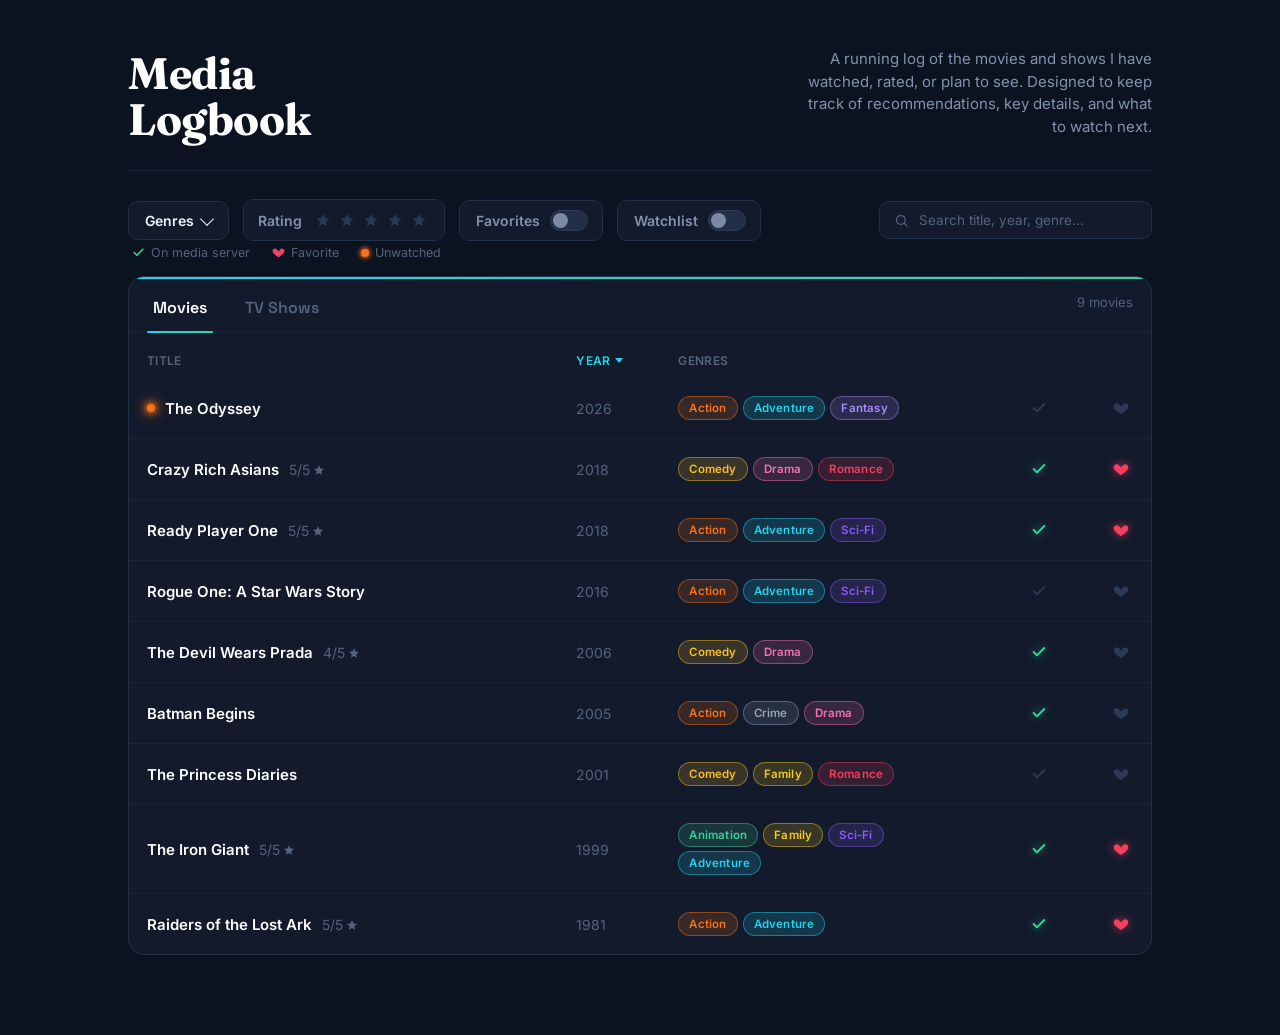
==== commit 9de0e421: "Add files via upload" ====
--- a/index.html
+++ b/index.html
@@ -4,562 +4,10 @@
 <meta charset="UTF-8" />
 <meta name="viewport" content="width=device-width, initial-scale=1.0" />
 <meta name="color-scheme" content="dark" />
-<title>Watched</title>
+<title>Media Logbook</title>
 <link rel="preconnect" href="https://fonts.googleapis.com">
 <link href="https://fonts.googleapis.com/css2?family=Fraunces:opsz,wght@9..144,500;9..144,600;9..144,700&family=Space+Grotesk:wght@500;600;700&family=Inter:wght@400;500;600;700&display=swap" rel="stylesheet">
-<style>
-  :root {
-    --bg: #0b1220;
-    --bg-panel: #121a2c;
-    --bg-panel-2: #16203590;
-    --bg-row-hover: #17233a;
-    --border: #223049;
-    --border-soft: #1a2438;
-    --text: #eef2f8;
-    --text-dim: #8493ad;
-    --text-faint: #56637d;
-    --accent-a: #22d3ee;
-    --accent-b: #34d399;
-    --heart: #f43f5e;
-    --rating-star: #fbbf24;
-    --watchlist: #f97316;
-  }
-
-  * { box-sizing: border-box; }
-
-  html {
-    background: #0b1220 !important;
-  }
-
-  html, body {
-    margin: 0;
-    padding: 0;
-    background-color: #0b1220 !important;
-    color: var(--text);
-    font-family: 'Inter', -apple-system, BlinkMacSystemFont, sans-serif;
-    min-height: 100vh;
-  }
-
-  .page {
-    max-width: 1080px;
-    margin: 0 auto;
-    padding: 48px 28px 80px;
-  }
-
-  /* ---------------- Header ---------------- */
-  .page-header {
-    display: flex;
-    justify-content: space-between;
-    align-items: flex-end;
-    gap: 32px;
-    flex-wrap: wrap;
-    border-bottom: 1px solid var(--border-soft);
-    padding-bottom: 28px;
-    margin-bottom: 28px;
-  }
-
-  .page-header h1 {
-    font-family: 'Fraunces', Georgia, serif;
-    font-weight: 700;
-    font-size: 44px;
-    line-height: 1.05;
-    letter-spacing: -0.5px;
-    color: #ffffff;
-    margin: 0;
-  }
-
-  .page-header .tagline {
-    color: var(--text-dim);
-    font-size: 15px;
-    line-height: 1.5;
-    max-width: 360px;
-    margin: 0 0 4px;
-    text-align: right;
-  }
-
-  /* ---------------- Filter bar ---------------- */
-  .filter-bar {
-    display: flex;
-    align-items: center;
-    justify-content: space-between;
-    gap: 14px;
-    margin-bottom: 12px;
-    position: relative;
-    flex-wrap: wrap;
-  }
-
-  .filter-bar-left {
-    display: flex;
-    align-items: center;
-    gap: 14px;
-    flex-wrap: wrap;
-  }
-
-  .search-control {
-    display: flex;
-    align-items: center;
-    gap: 8px;
-    background: var(--bg-panel);
-    border: 1px solid var(--border);
-    padding: 9px 14px;
-    border-radius: 10px;
-    min-width: 240px;
-  }
-
-  .search-icon {
-    width: 15px;
-    height: 15px;
-    color: var(--text-faint);
-    flex-shrink: 0;
-  }
-
-  .search-input {
-    background: none;
-    border: none;
-    outline: none;
-    color: var(--text);
-    font-family: inherit;
-    font-size: 13.5px;
-    width: 100%;
-  }
-  .search-input::placeholder { color: var(--text-faint); }
-
-  .filter-btn {
-    display: inline-flex;
-    align-items: center;
-    gap: 8px;
-    background: var(--bg-panel);
-    border: 1px solid var(--border);
-    color: var(--text);
-    font-family: inherit;
-    font-size: 14px;
-    font-weight: 600;
-    padding: 10px 16px;
-    border-radius: 10px;
-    cursor: pointer;
-    transition: border-color .15s ease, background .15s ease;
-  }
-
-  .filter-btn:hover { border-color: #2c3b58; background: #141d31; }
-
-  .filter-btn.active {
-    border-color: var(--accent-a);
-    box-shadow: 0 0 0 1px var(--accent-a) inset, 0 0 14px -4px var(--accent-a);
-    color: var(--accent-a);
-  }
-
-  .filter-btn .chevron {
-    width: 10px; height: 10px;
-    border-right: 1.5px solid currentColor;
-    border-bottom: 1.5px solid currentColor;
-    transform: rotate(45deg);
-    transition: transform .15s ease;
-    margin-top: -3px;
-  }
-  .filter-btn.open .chevron { transform: rotate(-135deg); margin-top: 3px; }
-
-  .genre-dropdown-wrap { position: relative; }
-
-  .genre-dropdown {
-    position: absolute;
-    top: calc(100% + 8px);
-    left: 0;
-    min-width: 240px;
-    max-height: 360px;
-    overflow-y: auto;
-    background: #101828;
-    border: 1px solid var(--border);
-    border-radius: 12px;
-    padding: 10px;
-    box-shadow: 0 20px 40px -12px rgba(0,0,0,0.6);
-    display: none;
-    z-index: 50;
-  }
-  .genre-dropdown.open { display: block; }
-
-  .genre-option {
-    display: flex;
-    align-items: center;
-    gap: 12px;
-    padding: 9px 10px;
-    border-radius: 8px;
-    cursor: pointer;
-    color: var(--text-dim);
-    font-size: 14px;
-    font-weight: 500;
-    user-select: none;
-  }
-  .genre-option:hover { background: #182238; color: var(--text); }
-  .genre-option input[type="checkbox"] { display: none; }
-
-  .genre-option .dot {
-    width: 10px;
-    height: 10px;
-    border-radius: 50%;
-    flex-shrink: 0;
-    background: #2a3650;
-    border: 1.5px solid #3a4a6b;
-    transition: all .15s ease;
-  }
-  .genre-option .dot.on {
-    background: var(--dot-color);
-    border-color: var(--dot-color);
-    box-shadow: 0 0 6px 1px var(--dot-color), 0 0 14px 3px color-mix(in srgb, var(--dot-color) 60%, transparent);
-  }
-  .genre-option:has(.dot.on) .genre-label { color: var(--text); }
-
-  /* ---------------- Favorites switch ---------------- */
-  .favorites-toggle {
-    display: flex;
-    align-items: center;
-    gap: 10px;
-    background: var(--bg-panel);
-    border: 1px solid var(--border);
-    padding: 9px 14px 9px 16px;
-    border-radius: 10px;
-  }
-
-  .favorites-toggle span {
-    font-size: 14px;
-    font-weight: 600;
-    color: var(--text-dim);
-  }
-
-  .switch {
-    width: 38px;
-    height: 21px;
-    border-radius: 999px;
-    background: #232f47;
-    border: 1px solid #2f3d5a;
-    position: relative;
-    cursor: pointer;
-    padding: 0;
-    flex-shrink: 0;
-    transition: background .15s ease, border-color .15s ease;
-  }
-  .switch::after {
-    content: "";
-    position: absolute;
-    top: 2px;
-    left: 2px;
-    width: 15px;
-    height: 15px;
-    border-radius: 50%;
-    background: #7c8aa5;
-    transition: transform .18s ease, background .18s ease, box-shadow .18s ease;
-  }
-  .switch.on {
-    background: #0f3d2e;
-    border-color: var(--accent-b);
-  }
-  .switch.on::after {
-    transform: translateX(17px);
-    background: var(--accent-b);
-    box-shadow: 0 0 8px 1px var(--accent-b), 0 0 16px 4px rgba(52,211,153,0.45);
-  }
-
-  .switch-watchlist.on {
-    background: #422510;
-    border-color: var(--watchlist);
-  }
-  .switch-watchlist.on::after {
-    background: var(--watchlist);
-    box-shadow: 0 0 8px 1px var(--watchlist), 0 0 16px 4px rgba(249,115,22,0.45);
-  }
-
-  /* ---------------- Unwatched indicator dot ---------------- */
-  .unwatched-dot {
-    width: 8px;
-    height: 8px;
-    border-radius: 50%;
-    background: var(--watchlist);
-    box-shadow: 0 0 6px 1px var(--watchlist), 0 0 14px 3px rgba(249,115,22,0.55);
-    flex-shrink: 0;
-    display: inline-block;
-  }
-
-  .legend-dot {
-    width: 8px;
-    height: 8px;
-    border-radius: 50%;
-    background: var(--watchlist);
-    box-shadow: 0 0 5px 1px var(--watchlist);
-    display: inline-block;
-  }
-
-  /* ---------------- Rating filter ---------------- */
-  .rating-filter {
-    display: flex;
-    align-items: center;
-    gap: 10px;
-    background: var(--bg-panel);
-    border: 1px solid var(--border);
-    padding: 9px 14px;
-    border-radius: 10px;
-  }
-
-  .rating-filter .rating-filter-label {
-    font-size: 14px;
-    font-weight: 600;
-    color: var(--text-dim);
-  }
-
-  .rating-filter-stars {
-    display: flex;
-    gap: 2px;
-  }
-
-  .rating-star-btn {
-    background: none;
-    border: none;
-    cursor: pointer;
-    padding: 3px;
-    display: inline-flex;
-    color: #2c3a56;
-    transition: color .15s ease, filter .15s ease, transform .1s ease;
-  }
-  .rating-star-btn:hover { transform: scale(1.12); }
-  .rating-star-btn.lit {
-    color: var(--rating-star);
-    filter: drop-shadow(0 0 5px rgba(251,191,36,0.65));
-  }
-  .rating-star-btn.preview { color: #4a5a7d; }
-
-  /* ---------------- Table card ---------------- */
-  .table-card {
-    background: var(--bg-panel);
-    border: 1px solid var(--border);
-    border-radius: 16px;
-    overflow: hidden;
-    position: relative;
-  }
-  .table-card::before {
-    content: "";
-    position: absolute;
-    top: 0; left: 0; right: 0;
-    height: 2px;
-    background: linear-gradient(90deg, var(--accent-a), var(--accent-b));
-  }
-
-  .tabs {
-    display: flex;
-    align-items: center;
-    justify-content: space-between;
-    gap: 16px;
-    padding: 6px 18px 0;
-    border-bottom: 1px solid var(--border-soft);
-  }
-
-  .tabs .tab-group { display: flex; gap: 4px; }
-
-  .tab {
-    background: none;
-    border: none;
-    color: var(--text-faint);
-    font-family: 'Space Grotesk', -apple-system, BlinkMacSystemFont, sans-serif;
-    font-weight: 600;
-    font-size: 16px;
-    padding: 14px 6px;
-    margin-right: 22px;
-    cursor: pointer;
-    position: relative;
-  }
-  .tab:hover { color: var(--text-dim); }
-  .tab.active { color: #ffffff; }
-  .tab.active::after {
-    content: "";
-    position: absolute;
-    left: 0; right: 0; bottom: -1px;
-    height: 2px;
-    background: linear-gradient(90deg, var(--accent-a), var(--accent-b));
-    border-radius: 2px;
-  }
-
-  .count-label {
-    color: var(--text-faint);
-    font-size: 13px;
-    padding-bottom: 12px;
-  }
-
-  table {
-    width: 100%;
-    border-collapse: collapse;
-  }
-
-  tbody tr {
-    border-bottom: 1px solid var(--border-soft);
-    transition: background .12s ease;
-  }
-  tbody tr:last-child { border-bottom: none; }
-  tbody tr:hover { background: var(--bg-row-hover); }
-
-  td {
-    padding: 16px 18px;
-    vertical-align: middle;
-  }
-
-  thead th {
-    padding: 16px 18px 6px;
-    text-align: left;
-    font-weight: 400;
-  }
-
-  .sort-header {
-    background: none;
-    border: none;
-    cursor: pointer;
-    display: inline-flex;
-    align-items: center;
-    gap: 5px;
-    color: var(--text-faint);
-    font-family: inherit;
-    font-size: 12px;
-    font-weight: 600;
-    letter-spacing: 0.3px;
-    text-transform: uppercase;
-    padding: 4px 0;
-    transition: color .15s ease;
-  }
-  .sort-header:hover { color: var(--text-dim); }
-  .sort-header.active { color: var(--accent-a); }
-
-  .sort-arrow {
-    width: 0;
-    height: 0;
-    border-left: 4px solid transparent;
-    border-right: 4px solid transparent;
-    border-bottom: 5px solid currentColor;
-    opacity: 0;
-    transition: transform .15s ease, opacity .15s ease;
-  }
-  .sort-header.active .sort-arrow { opacity: 1; }
-  .sort-header.active.desc .sort-arrow { transform: rotate(180deg); }
-
-  .col-title {
-    color: #ffffff;
-    font-weight: 600;
-    font-size: 15px;
-    width: 42%;
-  }
-
-  .title-cell {
-    display: flex;
-    align-items: center;
-    gap: 10px;
-    flex-wrap: wrap;
-  }
-
-  .rating-inline {
-    color: var(--text-faint);
-    font-weight: 400;
-    font-size: 14px;
-    white-space: nowrap;
-    display: inline-flex;
-    align-items: center;
-    gap: 3px;
-  }
-
-  .rating-inline svg {
-    width: 12px;
-    height: 12px;
-    fill: var(--text-faint);
-    position: relative;
-    top: 1px;
-  }
-
-  .col-year {
-    color: var(--text-faint);
-    font-weight: 400;
-    font-size: 14px;
-    width: 10%;
-    white-space: nowrap;
-  }
-
-  .col-tags {
-    width: 32%;
-  }
-
-  .tag {
-    display: inline-block;
-    font-size: 11.5px;
-    font-weight: 600;
-    letter-spacing: 0.2px;
-    padding: 4px 10px;
-    border-radius: 999px;
-    margin: 2px 5px 2px 0;
-    color: var(--tag-color);
-    background: color-mix(in srgb, var(--tag-color) 16%, transparent);
-    border: 1px solid color-mix(in srgb, var(--tag-color) 45%, transparent);
-  }
-
-  .col-server,
-  .col-fav {
-    width: 8%;
-    text-align: right;
-  }
-
-  .heart-btn,
-  .check-btn {
-    background: none;
-    border: none;
-    cursor: pointer;
-    color: #2c3a56;
-    padding: 4px;
-    display: inline-flex;
-    transition: color .15s ease, filter .15s ease;
-  }
-  .heart-btn:hover,
-  .check-btn:hover { color: #4a5a7d; }
-  .heart-btn.on {
-    color: var(--heart);
-    filter: drop-shadow(0 0 5px rgba(244,63,94,0.7));
-  }
-  .check-btn.on {
-    color: var(--accent-b);
-    filter: drop-shadow(0 0 5px rgba(52,211,153,0.7));
-  }
-
-  /* ---------------- Legend ---------------- */
-  .legend {
-    display: flex;
-    align-items: center;
-    gap: 22px;
-    margin: -8px 0 16px 4px;
-    color: var(--text-faint);
-    font-size: 12.5px;
-  }
-  .legend-item {
-    display: inline-flex;
-    align-items: center;
-    gap: 6px;
-  }
-  .legend-item svg {
-    width: 13px;
-    height: 13px;
-  }
-  .legend-item.legend-check svg { color: var(--accent-b); }
-  .legend-item.legend-heart svg { color: var(--heart); }
-
-  .empty-state {
-    display: none;
-    flex-direction: column;
-    align-items: center;
-    justify-content: center;
-    gap: 6px;
-    padding: 64px 20px;
-    color: var(--text-faint);
-    text-align: center;
-  }
-  .empty-state strong { color: var(--text-dim); font-size: 15px; }
-
-  @media (max-width: 640px) {
-    .page-header { flex-direction: column; align-items: flex-start; }
-    .page-header .tagline { text-align: left; }
-    .page-header h1 { font-size: 34px; }
-    .col-tags { display: none; }
-    .col-title { width: 60%; }
-  }
-</style>
+<link rel="stylesheet" href="style.css">
 </head>
 <body style="background-color:#0b1220; margin:0;">
 
@@ -637,7 +85,7 @@
           <th class="col-year">
             <button class="sort-header" id="sortHeaderYear" data-sort="year">Year<span class="sort-arrow"></span></button>
           </th>
-          <th class="col-tags">Genres</th>
+          <th class="col-tags"><span class="header-label">Genres</span></th>
           <th class="col-server"></th>
           <th class="col-fav"></th>
         </tr>
@@ -653,527 +101,6 @@
 
 </div>
 
-<script>
-/*
-  WATCHLIST DATA
-  --------------
-  Add new entries to this array. Each entry:
-  {
-    title:    "Movie or Show Name",
-    year:     1999,                      // release year (first air year for TV)
-    type:     "movie" | "tv",
-    genres:   ["Action", "Adventure"],   // can be any number of genres
-    favorite: false,                      // true = heart / favorite
-    rating:   0,                          // 0-5, shown as "4/5 ★" next to the title. Use 0 or omit for unrated.
-    onServer: false,                      // true = check mark / on media server
-    watched:  true,                       // false = orange glowing dot + shows under the Watchlist filter
-    keywords: []                          // optional hidden search terms, e.g. ["heist","time travel"] - not shown on the page, but searchable
-  }
-
-  Genre colors are assigned automatically (see GENRE_COLORS + fallback hash
-  function below), so a brand-new genre never breaks the styling.
-*/
-const WATCHLIST = [
-  {
-    title: "Raiders of the Lost Ark",
-    year: 1981,
-    type: "movie",
-    genres: ["Action", "Adventure"],
-    favorite: true,
-    rating: 5,
-    onServer: true,
-    watched: true,
-    keywords: []
-  },
-  {
-    title: "Ready Player One",
-    year: 2018,
-    type: "movie",
-    genres: ["Action", "Adventure", "Sci-Fi"],
-    favorite: true,
-    rating: 5,
-    onServer: true,
-    watched: true,
-    keywords: []
-  },
-  {
-    title: "The Princess Diaries",
-    year: 2001,
-    type: "movie",
-    genres: ["Comedy", "Family", "Romance"],
-    favorite: false,
-    rating: 0,
-    onServer: false,
-    watched: true,
-    keywords: []
-  },
-  {
-    title: "The Devil Wears Prada",
-    year: 2006,
-    type: "movie",
-    genres: ["Comedy", "Drama"],
-    favorite: false,
-    rating: 4,
-    onServer: true,
-    watched: true,
-    keywords: []
-  },
-  {
-    title: "Batman Begins",
-    year: 2005,
-    type: "movie",
-    genres: ["Action", "Crime", "Drama"],
-    favorite: false,
-    rating: 0,
-    onServer: true,
-    watched: true,
-    keywords: []
-  },
-  {
-    title: "Rogue One: A Star Wars Story",
-    year: 2016,
-    type: "movie",
-    genres: ["Action", "Adventure", "Sci-Fi"],
-    favorite: false,
-    rating: 0,
-    onServer: false,
-    watched: true,
-    keywords: []
-  },
-  {
-    title: "The Iron Giant",
-    year: 1999,
-    type: "movie",
-    genres: ["Animation", "Family", "Sci-Fi", "Adventure"],
-    favorite: true,
-    rating: 5,
-    onServer: true,
-    watched: true,
-    keywords: []
-  },
-  {
-    title: "Crazy Rich Asians",
-    year: 2018,
-    type: "movie",
-    genres: ["Comedy", "Drama", "Romance"],
-    favorite: true,
-    rating: 5,
-    onServer: true,
-    watched: true,
-    keywords: []
-  },
-  {
-    title: "The Odyssey",
-    year: 2026,
-    type: "movie",
-    genres: ["Action", "Adventure", "Fantasy"],
-    favorite: false,
-    rating: 0,
-    onServer: false,
-    watched: false,
-    keywords: []
-  }
-];
-
-/* ---------------------------------------------------------
-   Genre color palette — echoes the dot-indicator language.
-   Add specific overrides here any time; anything not listed
-   falls back to an automatically-hashed color so new genres
-   never break the design.
---------------------------------------------------------- */
-const GENRE_COLORS = {
-  "Action":        "#f97316", // orange
-  "Adventure":     "#22d3ee", // cyan
-  "Sci-Fi":        "#8b5cf6", // violet
-  "Fantasy":       "#a78bfa", // light purple
-  "Comedy":        "#fbbf24", // amber
-  "Drama":         "#f472b6", // pink
-  "Horror":        "#ef4444", // red
-  "Thriller":      "#fb7185", // rose
-  "Animation":     "#34d399", // green
-  "Romance":       "#f43f5e", // ruby
-  "Mystery":       "#60a5fa", // blue
-  "Crime":         "#94a3b8", // slate
-  "Documentary":   "#2dd4bf", // teal
-  "Family":        "#facc15", // yellow
-  "Musical":       "#e879f9", // fuchsia
-  "War":           "#78716c", // stone
-  "Biography":     "#38bdf8", // sky
-  "History":       "#c084fc"  // purple
-};
-
-// Deterministic fallback color for any genre not in the map above.
-function colorForGenre(genre) {
-  if (GENRE_COLORS[genre]) return GENRE_COLORS[genre];
-  let hash = 0;
-  for (let i = 0; i < genre.length; i++) {
-    hash = genre.charCodeAt(i) + ((hash << 5) - hash);
-  }
-  const hue = Math.abs(hash) % 360;
-  return `hsl(${hue}, 70%, 60%)`;
-}
-
-/* ---------------------------------------------------------
-   State
---------------------------------------------------------- */
-const state = {
-  type: "movie",           // "movie" | "tv"
-  activeGenres: new Set(), // selected genre filters
-  favoritesOnly: false,
-  watchlistOnly: false,    // true = show only unwatched items
-  minRating: 0,            // 0 = no rating filter, 1-5 = at least that many stars
-  sortBy: "year",          // "year" | "title" | "rating"
-  sortDir: "desc",         // "asc" | "desc"
-  searchQuery: ""
-};
-
-/* ---------------------------------------------------------
-   Derived data
---------------------------------------------------------- */
-function allGenres() {
-  const set = new Set();
-  WATCHLIST.forEach(item => item.genres.forEach(g => set.add(g)));
-  return Array.from(set).sort();
-}
-
-function sortItems(items) {
-  const sorted = items.slice();
-  const dir = state.sortDir === "asc" ? 1 : -1;
-
-  if (state.sortBy === "title") {
-    sorted.sort((a, b) => dir * a.title.localeCompare(b.title));
-  } else if (state.sortBy === "rating") {
-    sorted.sort((a, b) => dir * ((a.rating || 0) - (b.rating || 0)) || a.title.localeCompare(b.title));
-  } else {
-    sorted.sort((a, b) => dir * (a.year - b.year) || a.title.localeCompare(b.title));
-  }
-  return sorted;
-}
-
-function matchesSearch(item, query) {
-  if (!query) return true;
-  const haystack = [
-    item.title,
-    String(item.year),
-    ...(item.genres || []),
-    ...(item.keywords || [])
-  ].join(" ").toLowerCase();
-  return haystack.includes(query);
-}
-
-function filteredItems() {
-  const query = state.searchQuery.trim().toLowerCase();
-  const items = WATCHLIST.filter(item => {
-    if (item.type !== state.type) return false;
-    if (state.favoritesOnly && !item.favorite) return false;
-    if (state.watchlistOnly && item.watched) return false;
-    if (state.minRating > 0 && (item.rating || 0) < state.minRating) return false;
-    if (state.activeGenres.size > 0) {
-      const hasGenre = item.genres.some(g => state.activeGenres.has(g));
-      if (!hasGenre) return false;
-    }
-    if (!matchesSearch(item, query)) return false;
-    return true;
-  });
-  return sortItems(items);
-}
-
-/* ---------------------------------------------------------
-   Rendering
---------------------------------------------------------- */
-const genreListEl = document.getElementById("genreList");
-const rowsEl = document.getElementById("rows");
-const emptyStateEl = document.getElementById("emptyState");
-const genreBtnLabel = document.getElementById("genreBtnLabel");
-const countLabel = document.getElementById("countLabel");
-
-function renderGenreDropdown() {
-  const genres = allGenres();
-  genreListEl.innerHTML = "";
-  genres.forEach(genre => {
-    const color = colorForGenre(genre);
-    const row = document.createElement("label");
-    row.className = "genre-option";
-    row.style.setProperty("--dot-color", color);
-
-    const dot = document.createElement("span");
-    dot.className = "dot";
-
-    const checkbox = document.createElement("input");
-    checkbox.type = "checkbox";
-    checkbox.checked = state.activeGenres.has(genre);
-    checkbox.addEventListener("change", () => {
-      if (checkbox.checked) {
-        state.activeGenres.add(genre);
-      } else {
-        state.activeGenres.delete(genre);
-      }
-      dot.classList.toggle("on", checkbox.checked);
-      updateGenreButtonLabel();
-      renderTable();
-    });
-
-    const text = document.createElement("span");
-    text.className = "genre-label";
-    text.textContent = genre;
-
-    if (checkbox.checked) dot.classList.add("on");
-
-    row.appendChild(checkbox);
-    row.appendChild(dot);
-    row.appendChild(text);
-    genreListEl.appendChild(row);
-  });
-}
-
-function updateGenreButtonLabel() {
-  const n = state.activeGenres.size;
-  genreBtnLabel.textContent = n === 0 ? "Genres" : `Genres · ${n}`;
-  document.getElementById("genreFilterBtn").classList.toggle("active", n > 0);
-}
-
-function renderTable() {
-  const items = filteredItems();
-  rowsEl.innerHTML = "";
-
-  items.forEach(item => {
-    const tr = document.createElement("tr");
-
-    const titleTd = document.createElement("td");
-    titleTd.className = "col-title";
-
-    const titleCell = document.createElement("div");
-    titleCell.className = "title-cell";
-
-    if (!item.watched) {
-      const dot = document.createElement("span");
-      dot.className = "unwatched-dot";
-      dot.title = "Unwatched / on watchlist";
-      titleCell.appendChild(dot);
-    }
-
-    const titleText = document.createElement("span");
-    titleText.className = "title-text";
-    titleText.textContent = item.title;
-    titleCell.appendChild(titleText);
-
-    if (item.rating) {
-      const rating = document.createElement("span");
-      rating.className = "rating-inline";
-      rating.innerHTML = `${item.rating}/5 ${starIcon()}`;
-      titleCell.appendChild(rating);
-    }
-
-    titleTd.appendChild(titleCell);
-
-    const yearTd = document.createElement("td");
-    yearTd.className = "col-year";
-    yearTd.textContent = item.year;
-
-    const tagsTd = document.createElement("td");
-    tagsTd.className = "col-tags";
-    item.genres.forEach(g => {
-      const tag = document.createElement("span");
-      tag.className = "tag";
-      const c = colorForGenre(g);
-      tag.style.setProperty("--tag-color", c);
-      tag.textContent = g;
-      tagsTd.appendChild(tag);
-    });
-
-    const serverTd = document.createElement("td");
-    serverTd.className = "col-server";
-    const check = document.createElement("button");
-    check.className = "check-btn" + (item.onServer ? " on" : "");
-    check.setAttribute("aria-label", "Toggle on media server");
-    check.innerHTML = checkIcon();
-    check.addEventListener("click", () => {
-      item.onServer = !item.onServer;
-      check.classList.toggle("on", item.onServer);
-    });
-    serverTd.appendChild(check);
-
-    const favTd = document.createElement("td");
-    favTd.className = "col-fav";
-    const heart = document.createElement("button");
-    heart.className = "heart-btn" + (item.favorite ? " on" : "");
-    heart.setAttribute("aria-label", "Toggle favorite");
-    heart.innerHTML = heartIcon();
-    heart.addEventListener("click", () => {
-      item.favorite = !item.favorite;
-      heart.classList.toggle("on", item.favorite);
-      if (state.favoritesOnly && !item.favorite) {
-        renderTable();
-      }
-    });
-    favTd.appendChild(heart);
-
-    tr.appendChild(titleTd);
-    tr.appendChild(yearTd);
-    tr.appendChild(tagsTd);
-    tr.appendChild(serverTd);
-    tr.appendChild(favTd);
-    rowsEl.appendChild(tr);
-  });
-
-  emptyStateEl.style.display = items.length === 0 ? "flex" : "none";
-  const noun = state.type === "movie" ? "movie" : "show";
-  countLabel.textContent = `${items.length} ${noun}${items.length === 1 ? "" : "s"}`;
-}
-
-function starIcon() {
-  return `<svg viewBox="0 0 24 24" width="12" height="12" fill="currentColor">
-    <path d="M12 2.5l2.9 6.53 7.1.62-5.4 4.73 1.63 6.98L12 17.77l-6.23 3.6 1.63-6.99-5.4-4.72 7.1-.62L12 2.5z"/>
-  </svg>`;
-}
-
-function heartIcon() {
-  return `<svg viewBox="0 0 24 24" width="16" height="16" fill="currentColor">
-    <path d="M12 21s-6.7-4.35-9.65-8.03C.6 10.9.5 7.9 2.5 6.02 4.4 4.24 7.3 4.5 9 6.5l3 3.3 3-3.3c1.7-2 4.6-2.26 6.5-.48 2 1.88 1.9 4.88.15 6.95C18.7 16.65 12 21 12 21z"/>
-  </svg>`;
-}
-
-function checkIcon() {
-  return `<svg viewBox="0 0 24 24" width="16" height="16" fill="none" stroke="currentColor" stroke-width="3" stroke-linecap="round" stroke-linejoin="round">
-    <polyline points="4 12 9 17 20 6"/>
-  </svg>`;
-}
-
-/* ---------------------------------------------------------
-   Tabs (Movies / TV Shows)
---------------------------------------------------------- */
-document.querySelectorAll(".tab").forEach(tab => {
-  tab.addEventListener("click", () => {
-    document.querySelectorAll(".tab").forEach(t => t.classList.remove("active"));
-    tab.classList.add("active");
-    state.type = tab.dataset.type;
-    renderTable();
-  });
-});
-
-/* ---------------------------------------------------------
-   Genre dropdown open/close
---------------------------------------------------------- */
-const genreFilterBtn = document.getElementById("genreFilterBtn");
-const genreDropdown = document.getElementById("genreDropdown");
-
-genreFilterBtn.addEventListener("click", (e) => {
-  e.stopPropagation();
-  genreDropdown.classList.toggle("open");
-  genreFilterBtn.classList.toggle("open");
-});
-
-document.addEventListener("click", (e) => {
-  if (!genreDropdown.contains(e.target) && e.target !== genreFilterBtn) {
-    genreDropdown.classList.remove("open");
-    genreFilterBtn.classList.remove("open");
-  }
-});
-
-/* ---------------------------------------------------------
-   Favorites switch
---------------------------------------------------------- */
-const favSwitch = document.getElementById("favSwitch");
-favSwitch.addEventListener("click", () => {
-  state.favoritesOnly = !state.favoritesOnly;
-  favSwitch.classList.toggle("on", state.favoritesOnly);
-  favSwitch.setAttribute("aria-checked", state.favoritesOnly);
-  renderTable();
-});
-
-/* ---------------------------------------------------------
-   Watchlist switch (shows only unwatched items)
---------------------------------------------------------- */
-const watchlistSwitch = document.getElementById("watchlistSwitch");
-watchlistSwitch.addEventListener("click", () => {
-  state.watchlistOnly = !state.watchlistOnly;
-  watchlistSwitch.classList.toggle("on", state.watchlistOnly);
-  watchlistSwitch.setAttribute("aria-checked", state.watchlistOnly);
-  renderTable();
-});
-
-/* ---------------------------------------------------------
-   Search box (title, year, genre, hidden keywords)
---------------------------------------------------------- */
-const searchInput = document.getElementById("searchInput");
-searchInput.addEventListener("input", () => {
-  state.searchQuery = searchInput.value;
-  renderTable();
-});
-
-/* ---------------------------------------------------------
-   Column header sorting
---------------------------------------------------------- */
-const sortHeaders = document.querySelectorAll(".sort-header");
-
-function updateSortHeaderUI() {
-  sortHeaders.forEach(btn => {
-    const isActive = btn.dataset.sort === state.sortBy;
-    btn.classList.toggle("active", isActive);
-    btn.classList.toggle("desc", isActive && state.sortDir === "desc");
-  });
-}
-
-sortHeaders.forEach(btn => {
-  btn.addEventListener("click", () => {
-    const key = btn.dataset.sort;
-    if (state.sortBy === key) {
-      state.sortDir = state.sortDir === "asc" ? "desc" : "asc";
-    } else {
-      state.sortBy = key;
-      // sensible default direction per column
-      state.sortDir = key === "title" ? "asc" : "desc";
-    }
-    updateSortHeaderUI();
-    renderTable();
-  });
-});
-
-/* ---------------------------------------------------------
-   Rating filter (5 clickable stars, "at least N stars")
---------------------------------------------------------- */
-const ratingFilterStarsEl = document.getElementById("ratingFilterStars");
-
-function renderRatingFilter() {
-  ratingFilterStarsEl.innerHTML = "";
-  for (let i = 1; i <= 5; i++) {
-    const btn = document.createElement("button");
-    btn.className = "rating-star-btn" + (i <= state.minRating ? " lit" : "");
-    btn.setAttribute("aria-label", `Show ${i} star and up`);
-    btn.innerHTML = starIconLarge();
-    btn.addEventListener("click", () => {
-      // clicking the star that's already the active threshold clears the filter
-      state.minRating = (state.minRating === i) ? 0 : i;
-      renderRatingFilter();
-      renderTable();
-    });
-    btn.addEventListener("mouseenter", () => previewRatingStars(i));
-    btn.addEventListener("mouseleave", () => previewRatingStars(state.minRating));
-    ratingFilterStarsEl.appendChild(btn);
-  }
-}
-
-function previewRatingStars(n) {
-  const btns = ratingFilterStarsEl.querySelectorAll(".rating-star-btn");
-  btns.forEach((btn, idx) => {
-    btn.classList.toggle("lit", idx < n);
-  });
-}
-
-function starIconLarge() {
-  return `<svg viewBox="0 0 24 24" width="16" height="16" fill="currentColor">
-    <path d="M12 2.5l2.9 6.53 7.1.62-5.4 4.73 1.63 6.98L12 17.77l-6.23 3.6 1.63-6.99-5.4-4.72 7.1-.62L12 2.5z"/>
-  </svg>`;
-}
-
-/* ---------------------------------------------------------
-   Init
---------------------------------------------------------- */
-renderGenreDropdown();
-updateGenreButtonLabel();
-renderRatingFilter();
-updateSortHeaderUI();
-renderTable();
-</script>
+<script src="app.js"></script>
 </body>
 </html>
--- a/style.css
+++ b/style.css
@@ -0,0 +1,562 @@
+  :root {
+    --bg: #0b1220;
+    --bg-panel: #121a2c;
+    --bg-panel-2: #16203590;
+    --bg-row-hover: #17233a;
+    --border: #223049;
+    --border-soft: #1a2438;
+    --text: #eef2f8;
+    --text-dim: #8493ad;
+    --text-faint: #56637d;
+    --accent-a: #22d3ee;
+    --accent-b: #34d399;
+    --heart: #f43f5e;
+    --rating-star: #fbbf24;
+    --watchlist: #f97316;
+  }
+
+  * { box-sizing: border-box; }
+
+  html {
+    background: #0b1220 !important;
+  }
+
+  html, body {
+    margin: 0;
+    padding: 0;
+    background-color: #0b1220 !important;
+    color: var(--text);
+    font-family: 'Inter', -apple-system, BlinkMacSystemFont, sans-serif;
+    min-height: 100vh;
+  }
+
+  .page {
+    max-width: 1080px;
+    margin: 0 auto;
+    padding: 48px 28px 80px;
+  }
+
+  /* ---------------- Header ---------------- */
+  .page-header {
+    display: flex;
+    justify-content: space-between;
+    align-items: flex-end;
+    gap: 32px;
+    flex-wrap: wrap;
+    border-bottom: 1px solid var(--border-soft);
+    padding-bottom: 28px;
+    margin-bottom: 28px;
+  }
+
+  .page-header h1 {
+    font-family: 'Fraunces', Georgia, serif;
+    font-weight: 700;
+    font-size: 44px;
+    line-height: 1.05;
+    letter-spacing: -0.5px;
+    color: #ffffff;
+    margin: 0;
+  }
+
+  .page-header .tagline {
+    color: var(--text-dim);
+    font-size: 15px;
+    line-height: 1.5;
+    max-width: 360px;
+    margin: 0 0 4px;
+    text-align: right;
+  }
+
+  /* ---------------- Filter bar ---------------- */
+  .filter-bar {
+    display: flex;
+    align-items: center;
+    justify-content: space-between;
+    gap: 14px;
+    margin-bottom: 12px;
+    position: relative;
+    flex-wrap: wrap;
+  }
+
+  .filter-bar-left {
+    display: flex;
+    align-items: center;
+    gap: 14px;
+    flex-wrap: wrap;
+  }
+
+  .search-control {
+    display: flex;
+    align-items: center;
+    gap: 8px;
+    background: var(--bg-panel);
+    border: 1px solid var(--border);
+    padding: 9px 14px;
+    border-radius: 10px;
+    min-width: 240px;
+  }
+
+  .search-icon {
+    width: 15px;
+    height: 15px;
+    color: var(--text-faint);
+    flex-shrink: 0;
+  }
+
+  .search-input {
+    background: none;
+    border: none;
+    outline: none;
+    color: var(--text);
+    font-family: inherit;
+    font-size: 13.5px;
+    width: 100%;
+  }
+  .search-input::placeholder { color: var(--text-faint); }
+
+  .filter-btn {
+    display: inline-flex;
+    align-items: center;
+    gap: 8px;
+    background: var(--bg-panel);
+    border: 1px solid var(--border);
+    color: var(--text);
+    font-family: inherit;
+    font-size: 14px;
+    font-weight: 600;
+    padding: 10px 16px;
+    border-radius: 10px;
+    cursor: pointer;
+    transition: border-color .15s ease, background .15s ease;
+  }
+
+  .filter-btn:hover { border-color: #2c3b58; background: #141d31; }
+
+  .filter-btn.active {
+    border-color: var(--accent-a);
+    box-shadow: 0 0 0 1px var(--accent-a) inset, 0 0 14px -4px var(--accent-a);
+    color: var(--accent-a);
+  }
+
+  .filter-btn .chevron {
+    width: 10px; height: 10px;
+    border-right: 1.5px solid currentColor;
+    border-bottom: 1.5px solid currentColor;
+    transform: rotate(45deg);
+    transition: transform .15s ease;
+    margin-top: -3px;
+  }
+  .filter-btn.open .chevron { transform: rotate(-135deg); margin-top: 3px; }
+
+  .genre-dropdown-wrap { position: relative; }
+
+  .genre-dropdown {
+    position: absolute;
+    top: calc(100% + 8px);
+    left: 0;
+    min-width: 240px;
+    max-height: 360px;
+    overflow-y: auto;
+    background: #101828;
+    border: 1px solid var(--border);
+    border-radius: 12px;
+    padding: 10px;
+    box-shadow: 0 20px 40px -12px rgba(0,0,0,0.6);
+    display: none;
+    z-index: 50;
+  }
+  .genre-dropdown.open { display: block; }
+
+  .genre-option {
+    display: flex;
+    align-items: center;
+    gap: 12px;
+    padding: 9px 10px;
+    border-radius: 8px;
+    cursor: pointer;
+    color: var(--text-dim);
+    font-size: 14px;
+    font-weight: 500;
+    user-select: none;
+  }
+  .genre-option:hover { background: #182238; color: var(--text); }
+  .genre-option input[type="checkbox"] { display: none; }
+
+  .genre-option .dot {
+    width: 10px;
+    height: 10px;
+    border-radius: 50%;
+    flex-shrink: 0;
+    background: #2a3650;
+    border: 1.5px solid #3a4a6b;
+    transition: all .15s ease;
+  }
+  .genre-option .dot.on {
+    background: var(--dot-color);
+    border-color: var(--dot-color);
+    box-shadow: 0 0 6px 1px var(--dot-color), 0 0 14px 3px color-mix(in srgb, var(--dot-color) 60%, transparent);
+  }
+  .genre-option:has(.dot.on) .genre-label { color: var(--text); }
+
+  /* ---------------- Favorites switch ---------------- */
+  .favorites-toggle {
+    display: flex;
+    align-items: center;
+    gap: 10px;
+    background: var(--bg-panel);
+    border: 1px solid var(--border);
+    padding: 9px 14px 9px 16px;
+    border-radius: 10px;
+  }
+
+  .favorites-toggle span {
+    font-size: 14px;
+    font-weight: 600;
+    color: var(--text-dim);
+  }
+
+  .switch {
+    width: 38px;
+    height: 21px;
+    border-radius: 999px;
+    background: #232f47;
+    border: 1px solid #2f3d5a;
+    position: relative;
+    cursor: pointer;
+    padding: 0;
+    flex-shrink: 0;
+    transition: background .15s ease, border-color .15s ease;
+  }
+  .switch::after {
+    content: "";
+    position: absolute;
+    top: 2px;
+    left: 2px;
+    width: 15px;
+    height: 15px;
+    border-radius: 50%;
+    background: #7c8aa5;
+    transition: transform .18s ease, background .18s ease, box-shadow .18s ease;
+  }
+  .switch.on {
+    background: #0f3d2e;
+    border-color: var(--accent-b);
+  }
+  .switch.on::after {
+    transform: translateX(17px);
+    background: var(--accent-b);
+    box-shadow: 0 0 8px 1px var(--accent-b), 0 0 16px 4px rgba(52,211,153,0.45);
+  }
+
+  .switch-watchlist.on {
+    background: #422510;
+    border-color: var(--watchlist);
+  }
+  .switch-watchlist.on::after {
+    background: var(--watchlist);
+    box-shadow: 0 0 8px 1px var(--watchlist), 0 0 16px 4px rgba(249,115,22,0.45);
+  }
+
+  /* ---------------- Unwatched indicator dot ---------------- */
+  .unwatched-dot {
+    width: 8px;
+    height: 8px;
+    border-radius: 50%;
+    background: var(--watchlist);
+    box-shadow: 0 0 6px 1px var(--watchlist), 0 0 14px 3px rgba(249,115,22,0.55);
+    flex-shrink: 0;
+    display: inline-block;
+  }
+
+  .legend-dot {
+    width: 8px;
+    height: 8px;
+    border-radius: 50%;
+    background: var(--watchlist);
+    box-shadow: 0 0 5px 1px var(--watchlist);
+    display: inline-block;
+  }
+
+  /* ---------------- Rating filter ---------------- */
+  .rating-filter {
+    display: flex;
+    align-items: center;
+    gap: 10px;
+    background: var(--bg-panel);
+    border: 1px solid var(--border);
+    padding: 9px 14px;
+    border-radius: 10px;
+  }
+
+  .rating-filter .rating-filter-label {
+    font-size: 14px;
+    font-weight: 600;
+    color: var(--text-dim);
+  }
+
+  .rating-filter-stars {
+    display: flex;
+    gap: 2px;
+  }
+
+  .rating-star-btn {
+    background: none;
+    border: none;
+    cursor: pointer;
+    padding: 3px;
+    display: inline-flex;
+    color: #2c3a56;
+    transition: color .15s ease, filter .15s ease, transform .1s ease;
+  }
+  .rating-star-btn:hover { transform: scale(1.12); }
+  .rating-star-btn.lit {
+    color: var(--rating-star);
+    filter: drop-shadow(0 0 5px rgba(251,191,36,0.65));
+  }
+  .rating-star-btn.preview { color: #4a5a7d; }
+
+  /* ---------------- Table card ---------------- */
+  .table-card {
+    background: var(--bg-panel);
+    border: 1px solid var(--border);
+    border-radius: 16px;
+    overflow: hidden;
+    position: relative;
+  }
+  .table-card::before {
+    content: "";
+    position: absolute;
+    top: 0; left: 0; right: 0;
+    height: 2px;
+    background: linear-gradient(90deg, var(--accent-a), var(--accent-b));
+  }
+
+  .tabs {
+    display: flex;
+    align-items: center;
+    justify-content: space-between;
+    gap: 16px;
+    padding: 6px 18px 0;
+    border-bottom: 1px solid var(--border-soft);
+  }
+
+  .tabs .tab-group { display: flex; gap: 4px; }
+
+  .tab {
+    background: none;
+    border: none;
+    color: var(--text-faint);
+    font-family: 'Space Grotesk', -apple-system, BlinkMacSystemFont, sans-serif;
+    font-weight: 600;
+    font-size: 16px;
+    padding: 14px 6px;
+    margin-right: 22px;
+    cursor: pointer;
+    position: relative;
+  }
+  .tab:hover { color: var(--text-dim); }
+  .tab.active { color: #ffffff; }
+  .tab.active::after {
+    content: "";
+    position: absolute;
+    left: 0; right: 0; bottom: -1px;
+    height: 2px;
+    background: linear-gradient(90deg, var(--accent-a), var(--accent-b));
+    border-radius: 2px;
+  }
+
+  .count-label {
+    color: var(--text-faint);
+    font-size: 13px;
+    padding-bottom: 12px;
+  }
+
+  table {
+    width: 100%;
+    border-collapse: collapse;
+  }
+
+  tbody tr {
+    border-bottom: 1px solid var(--border-soft);
+    transition: background .12s ease;
+  }
+  tbody tr:last-child { border-bottom: none; }
+  tbody tr:hover { background: var(--bg-row-hover); }
+
+  td {
+    padding: 16px 18px;
+    vertical-align: middle;
+  }
+
+  thead th {
+    padding: 16px 18px 6px;
+    text-align: left;
+    font-weight: 400;
+  }
+
+  .sort-header {
+    background: none;
+    border: none;
+    cursor: pointer;
+    display: inline-flex;
+    align-items: center;
+    gap: 5px;
+    color: var(--text-faint);
+    font-family: inherit;
+    font-size: 12px;
+    font-weight: 600;
+    letter-spacing: 0.3px;
+    text-transform: uppercase;
+    padding: 4px 0;
+    transition: color .15s ease;
+  }
+  .sort-header:hover { color: var(--text-dim); }
+  .sort-header.active { color: var(--accent-a); }
+
+  .header-label {
+    display: inline-block;
+    color: var(--text-faint);
+    font-family: inherit;
+    font-size: 12px;
+    font-weight: 600;
+    letter-spacing: 0.3px;
+    text-transform: uppercase;
+    padding: 4px 0;
+  }
+
+  .sort-arrow {
+    width: 0;
+    height: 0;
+    border-left: 4px solid transparent;
+    border-right: 4px solid transparent;
+    border-bottom: 5px solid currentColor;
+    opacity: 0;
+    transition: transform .15s ease, opacity .15s ease;
+  }
+  .sort-header.active .sort-arrow { opacity: 1; }
+  .sort-header.active.desc .sort-arrow { transform: rotate(180deg); }
+
+  .col-title {
+    color: #ffffff;
+    font-weight: 600;
+    font-size: 15px;
+    width: 42%;
+  }
+
+  .title-cell {
+    display: flex;
+    align-items: center;
+    gap: 10px;
+    flex-wrap: wrap;
+  }
+
+  .rating-inline {
+    color: var(--text-faint);
+    font-weight: 400;
+    font-size: 14px;
+    white-space: nowrap;
+    display: inline-flex;
+    align-items: center;
+    gap: 3px;
+  }
+
+  .rating-inline svg {
+    width: 12px;
+    height: 12px;
+    fill: var(--text-faint);
+    position: relative;
+    top: 1px;
+  }
+
+  .col-year {
+    color: var(--text-faint);
+    font-weight: 400;
+    font-size: 14px;
+    width: 10%;
+    white-space: nowrap;
+  }
+
+  .col-tags {
+    width: 32%;
+  }
+
+  .tag {
+    display: inline-block;
+    font-size: 11.5px;
+    font-weight: 600;
+    letter-spacing: 0.2px;
+    padding: 4px 10px;
+    border-radius: 999px;
+    margin: 2px 5px 2px 0;
+    color: var(--tag-color);
+    background: color-mix(in srgb, var(--tag-color) 16%, transparent);
+    border: 1px solid color-mix(in srgb, var(--tag-color) 45%, transparent);
+  }
+
+  .col-server,
+  .col-fav {
+    width: 8%;
+    text-align: right;
+  }
+
+  .heart-btn,
+  .check-btn {
+    background: none;
+    border: none;
+    cursor: pointer;
+    color: #2c3a56;
+    padding: 4px;
+    display: inline-flex;
+    transition: color .15s ease, filter .15s ease;
+  }
+  .heart-btn:hover,
+  .check-btn:hover { color: #4a5a7d; }
+  .heart-btn.on {
+    color: var(--heart);
+    filter: drop-shadow(0 0 5px rgba(244,63,94,0.7));
+  }
+  .check-btn.on {
+    color: var(--accent-b);
+    filter: drop-shadow(0 0 5px rgba(52,211,153,0.7));
+  }
+
+  /* ---------------- Legend ---------------- */
+  .legend {
+    display: flex;
+    align-items: center;
+    gap: 22px;
+    margin: -8px 0 16px 4px;
+    color: var(--text-faint);
+    font-size: 12.5px;
+  }
+  .legend-item {
+    display: inline-flex;
+    align-items: center;
+    gap: 6px;
+  }
+  .legend-item svg {
+    width: 13px;
+    height: 13px;
+  }
+  .legend-item.legend-check svg { color: var(--accent-b); }
+  .legend-item.legend-heart svg { color: var(--heart); }
+
+  .empty-state {
+    display: none;
+    flex-direction: column;
+    align-items: center;
+    justify-content: center;
+    gap: 6px;
+    padding: 64px 20px;
+    color: var(--text-faint);
+    text-align: center;
+  }
+  .empty-state strong { color: var(--text-dim); font-size: 15px; }
+
+  @media (max-width: 640px) {
+    .page-header { flex-direction: column; align-items: flex-start; }
+    .page-header .tagline { text-align: left; }
+    .page-header h1 { font-size: 34px; }
+    .col-tags { display: none; }
+    .col-title { width: 60%; }
+  }
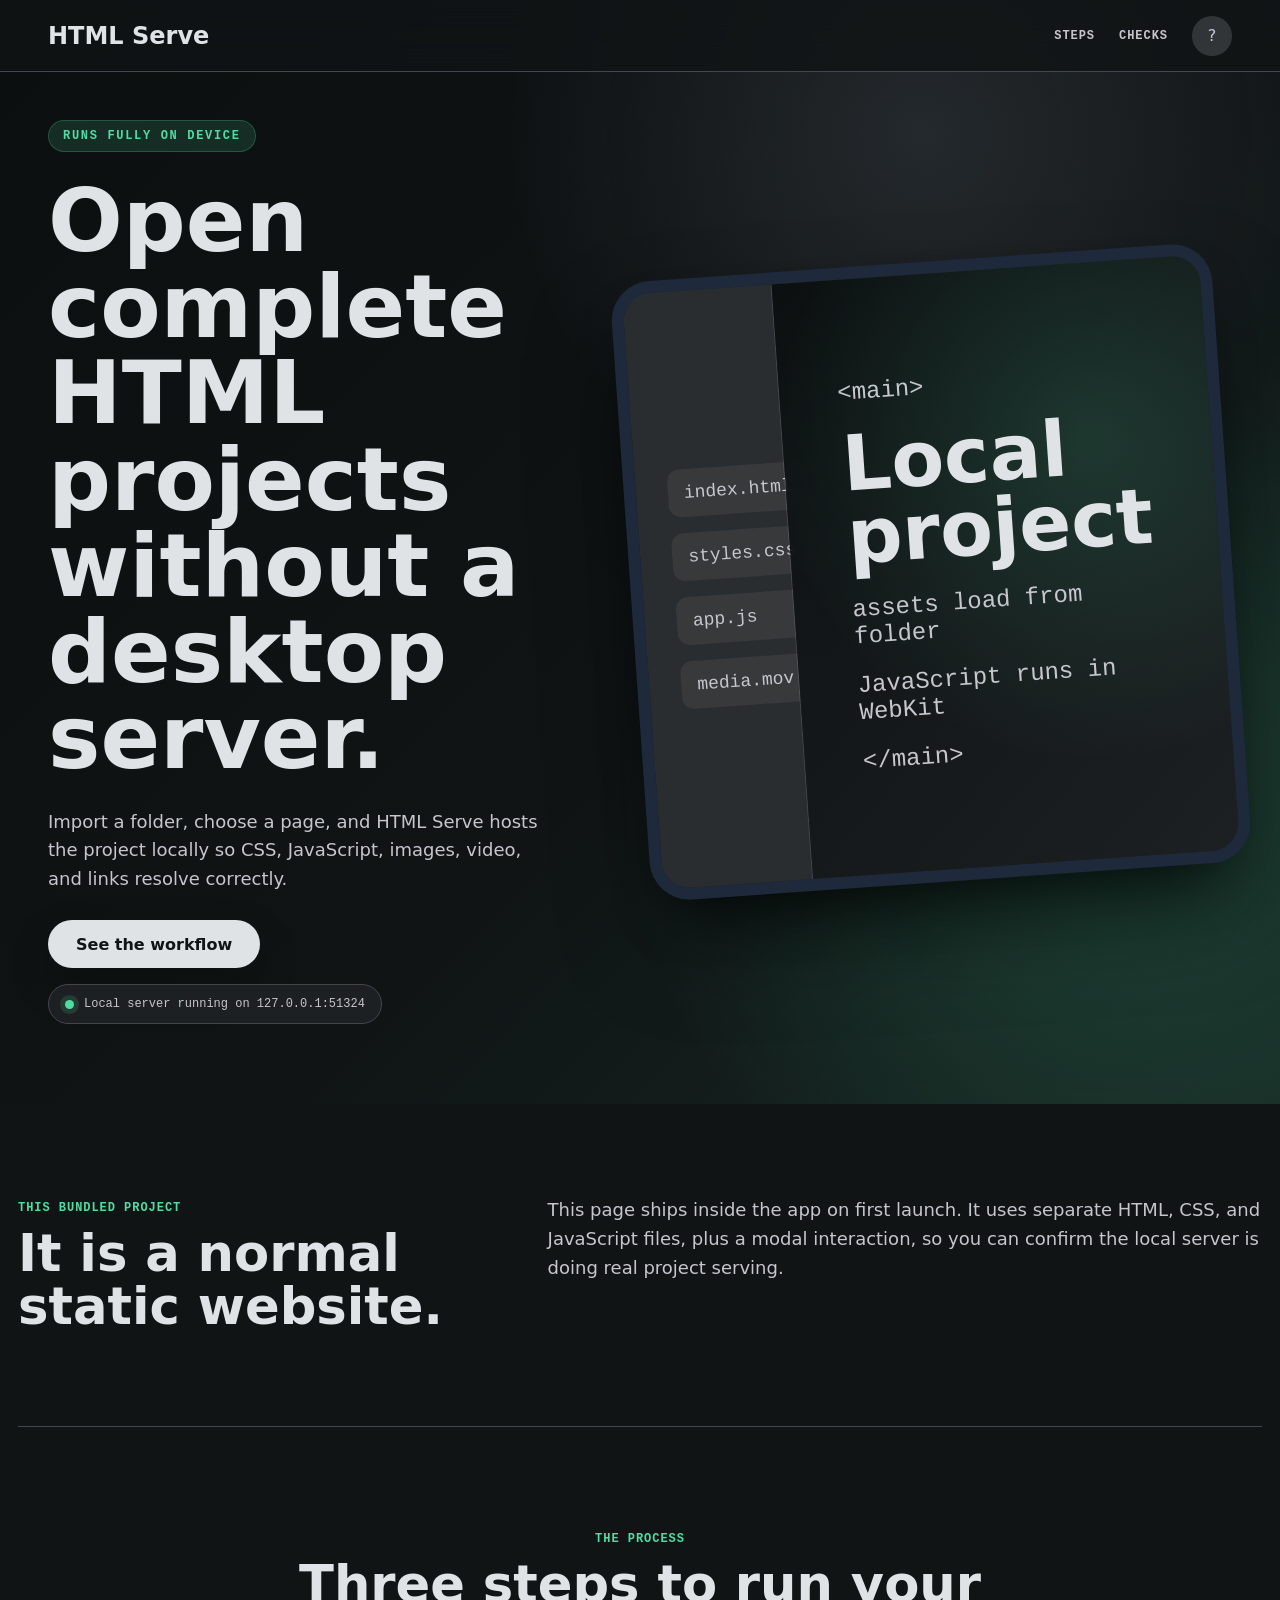
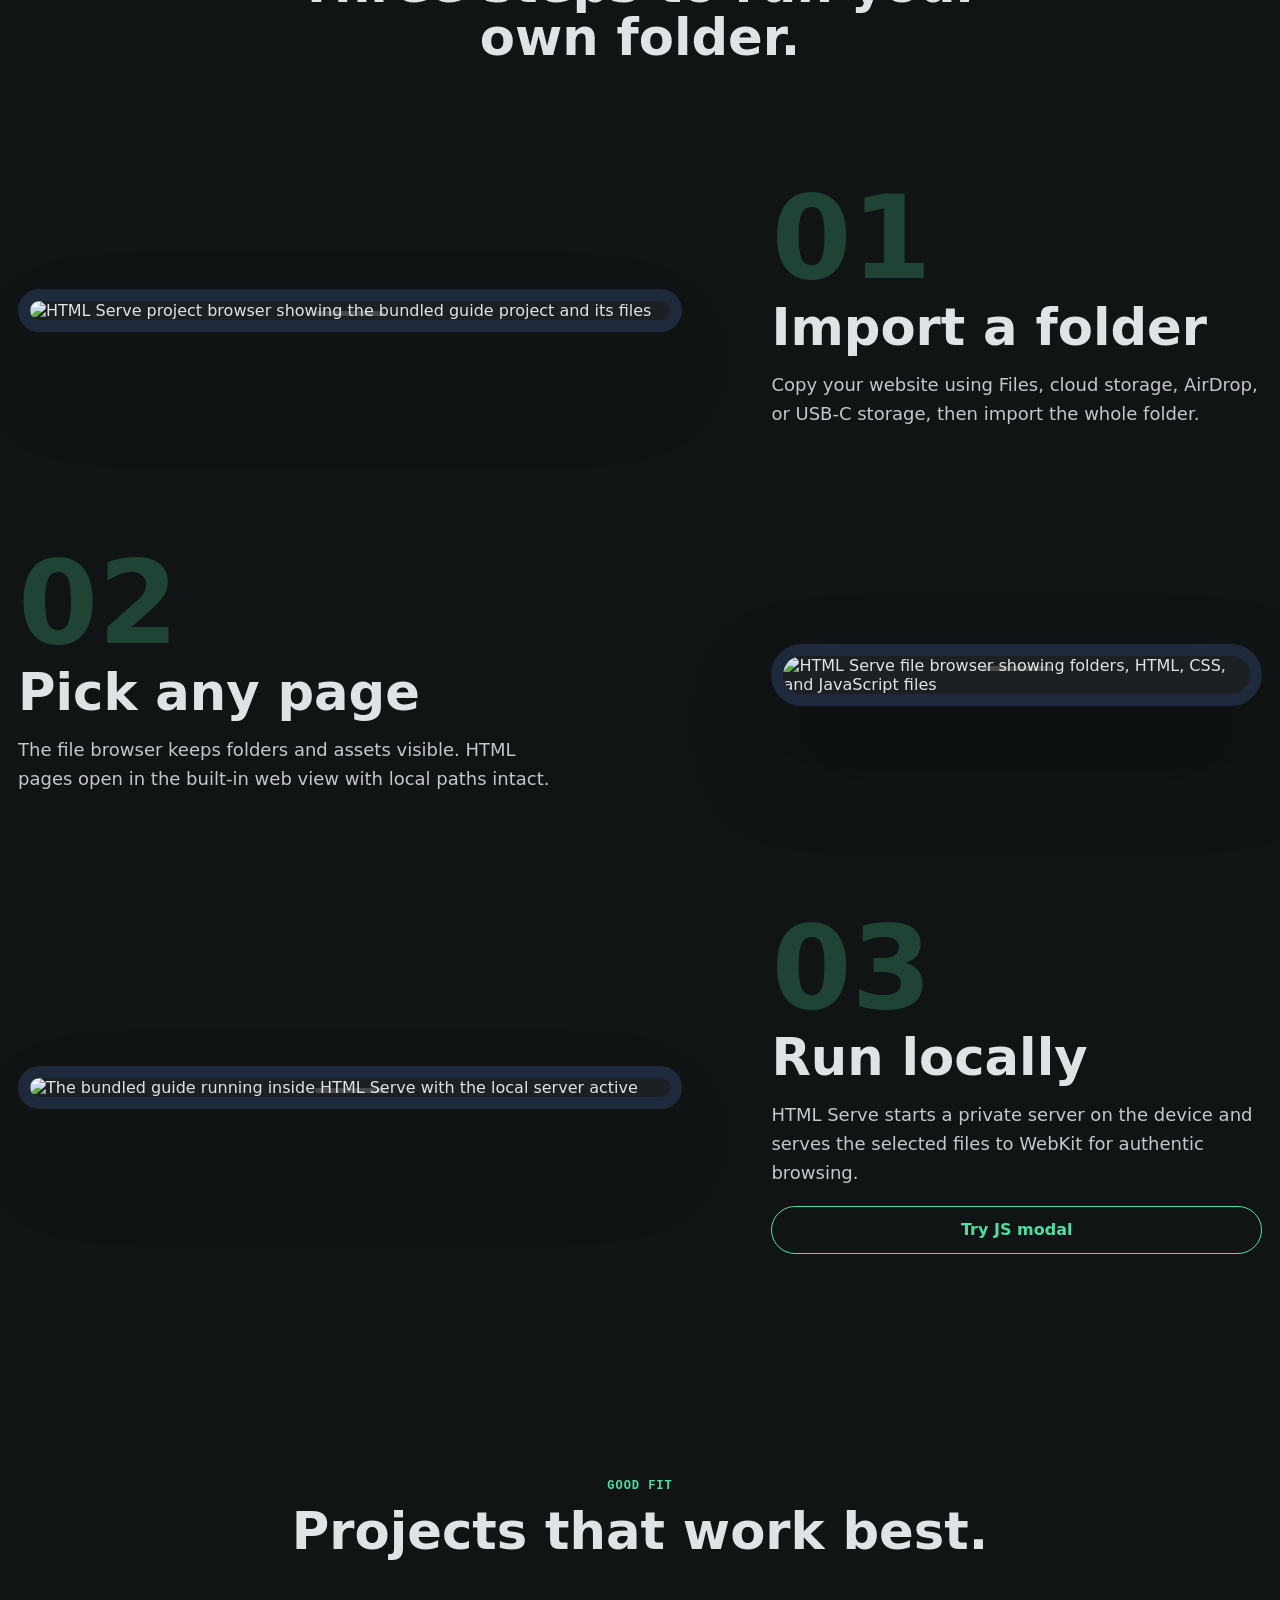
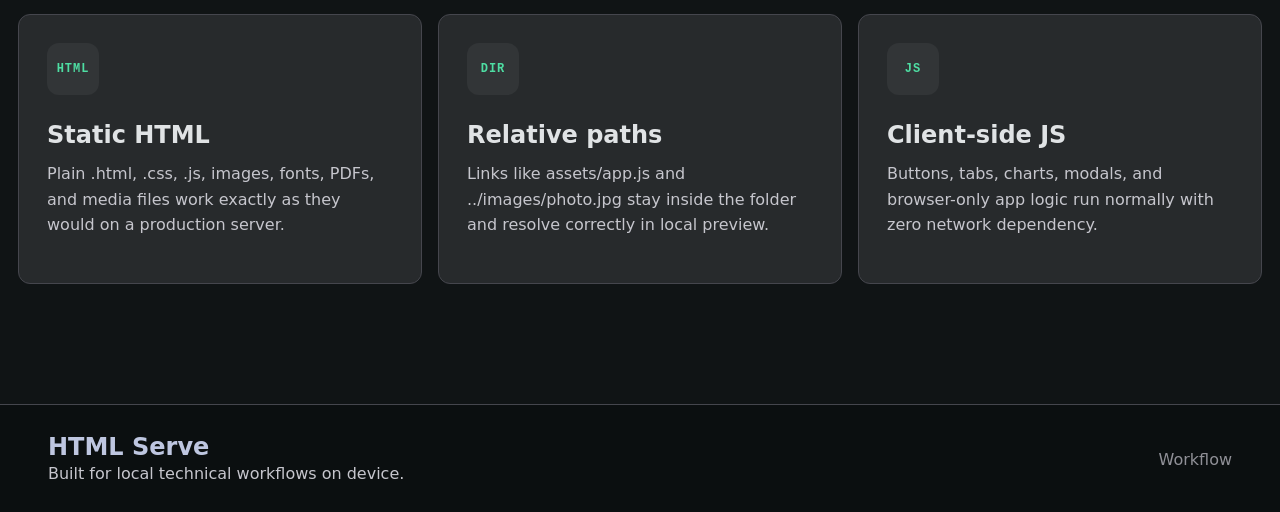
==== commit 45f16ffd: "Add files via upload" ====
--- a/index.html
+++ b/index.html
@@ -1,106 +1,144 @@
-<!DOCTYPE html>
+<!doctype html>
 <html lang="en">
 <head>
-<meta charset="UTF-8" />
-<meta name="viewport" content="width=device-width, initial-scale=1.0" />
-<meta name="color-scheme" content="dark" />
-<title>Media Logbook</title>
-<link rel="preconnect" href="https://fonts.googleapis.com">
-<link href="https://fonts.googleapis.com/css2?family=Fraunces:opsz,wght@9..144,500;9..144,600;9..144,700&family=Space+Grotesk:wght@500;600;700&family=Inter:wght@400;500;600;700&display=swap" rel="stylesheet">
-<link rel="stylesheet" href="style.css">
+  <meta charset="utf-8">
+  <meta name="viewport" content="width=device-width, initial-scale=1">
+  <title>HTML Serve Guide</title>
+  <link rel="stylesheet" href="styles.css">
 </head>
-<body style="background-color:#0b1220; margin:0;">
+<body>
+  <nav class="topbar">
+    <a class="brand" href="#">HTML Serve</a>
+    <div class="nav-links">
+      <a href="#steps">Steps</a>
+      <a href="#checks">Checks</a>
+      <button class="help-button" id="openIntro" aria-label="Open intro modal">?</button>
+    </div>
+  </nav>
 
-<div class="page">
+  <main>
+    <header class="hero">
+      <div class="hero-bg"></div>
+      <div class="hero-inner">
+        <section class="hero-copy">
+          <span class="pill">Runs fully on device</span>
+          <h1>Open complete HTML projects without a desktop server.</h1>
+          <p>Import a folder, choose a page, and HTML Serve hosts the project locally so CSS, JavaScript, images, video, and links resolve correctly.</p>
+          <div class="hero-actions">
+            <a class="primary-action" href="#steps">See the workflow</a>
+            <span class="server-status"><i></i>Local server running on 127.0.0.1:51324</span>
+          </div>
+        </section>
 
-  <header class="page-header">
-    <h1>Media<br>Logbook</h1>
-    <p class="tagline">A running log of the movies and shows I have watched, rated, or plan to see. Designed to keep track of recommendations, key details, and what to watch next.</p>
-  </header>
-
-  <div class="filter-bar">
-    <div class="filter-bar-left">
-      <div class="genre-dropdown-wrap">
-        <button class="filter-btn" id="genreFilterBtn">
-          <span id="genreBtnLabel">Genres</span>
-          <span class="chevron"></span>
-        </button>
-        <div class="genre-dropdown" id="genreDropdown">
-          <div id="genreList"></div>
+        <div class="hero-visual" aria-label="Static HTML project preview">
+          <div class="visual-sidebar">
+            <span>index.html</span>
+            <span>styles.css</span>
+            <span>app.js</span>
+            <span>media.mov</span>
+          </div>
+          <div class="visual-code">
+            <span>&lt;main&gt;</span>
+            <strong>Local project</strong>
+            <span>assets load from folder</span>
+            <span>JavaScript runs in WebKit</span>
+            <span>&lt;/main&gt;</span>
+          </div>
         </div>
       </div>
+    </header>
 
-      <div class="rating-filter" id="ratingFilter">
-        <span class="rating-filter-label">Rating</span>
-        <div class="rating-filter-stars" id="ratingFilterStars"></div>
+    <section class="intro reveal" aria-label="What this sample proves">
+      <div>
+        <span class="section-kicker">This bundled project</span>
+        <h2>It is a normal static website.</h2>
+      </div>
+      <p>This page ships inside the app on first launch. It uses separate HTML, CSS, and JavaScript files, plus a modal interaction, so you can confirm the local server is doing real project serving.</p>
+    </section>
+
+    <section class="workflow" id="steps">
+      <div class="section-heading reveal">
+        <span class="section-kicker">The process</span>
+        <h2>Three steps to run your own folder.</h2>
       </div>
 
-      <div class="favorites-toggle">
-        <span>Favorites</span>
-        <button class="switch" id="favSwitch" role="switch" aria-checked="false"></button>
+      <article class="step reveal">
+        <figure class="device-frame">
+          <img src="screenshots/01-projects.png" alt="HTML Serve project browser showing the bundled guide project and its files">
+        </figure>
+        <div class="step-copy">
+          <span>01</span>
+          <h3>Import a folder</h3>
+          <p>Copy your website using Files, cloud storage, AirDrop, or USB-C storage, then import the whole folder.</p>
+        </div>
+      </article>
+
+      <article class="step step-reverse reveal">
+        <figure class="device-frame">
+          <img src="screenshots/02-file-browser.png" alt="HTML Serve file browser showing folders, HTML, CSS, and JavaScript files">
+        </figure>
+        <div class="step-copy">
+          <span>02</span>
+          <h3>Pick any page</h3>
+          <p>The file browser keeps folders and assets visible. HTML pages open in the built-in web view with local paths intact.</p>
+        </div>
+      </article>
+
+      <article class="step reveal">
+        <figure class="device-frame">
+          <img src="screenshots/03-running-guide.png" alt="The bundled guide running inside HTML Serve with the local server active">
+        </figure>
+        <div class="step-copy">
+          <span>03</span>
+          <h3>Run locally</h3>
+          <p>HTML Serve starts a private server on the device and serves the selected files to WebKit for authentic browsing.</p>
+          <button class="secondary-action" id="previewModal">Try JS modal</button>
+        </div>
+      </article>
+    </section>
+
+    <section class="checks" id="checks">
+      <div class="section-heading reveal">
+        <span class="section-kicker">Good fit</span>
+        <h2>Projects that work best.</h2>
       </div>
+      <div class="check-grid">
+        <article class="check-card reveal">
+          <div class="check-icon">HTML</div>
+          <h3>Static HTML</h3>
+          <p>Plain .html, .css, .js, images, fonts, PDFs, and media files work exactly as they would on a production server.</p>
+        </article>
+        <article class="check-card reveal">
+          <div class="check-icon">DIR</div>
+          <h3>Relative paths</h3>
+          <p>Links like assets/app.js and ../images/photo.jpg stay inside the folder and resolve correctly in local preview.</p>
+        </article>
+        <article class="check-card reveal">
+          <div class="check-icon">JS</div>
+          <h3>Client-side JS</h3>
+          <p>Buttons, tabs, charts, modals, and browser-only app logic run normally with zero network dependency.</p>
+        </article>
+      </div>
+    </section>
+  </main>
 
-      <div class="favorites-toggle watchlist-toggle">
-        <span>Watchlist</span>
-        <button class="switch switch-watchlist" id="watchlistSwitch" role="switch" aria-checked="false"></button>
-      </div>
+  <footer class="footer">
+    <div>
+      <strong>HTML Serve</strong>
+      <p>Built for local technical workflows on device.</p>
     </div>
+    <a href="#steps">Workflow</a>
+  </footer>
 
-    <div class="search-control">
-      <svg class="search-icon" viewBox="0 0 24 24" fill="none" stroke="currentColor" stroke-width="2" stroke-linecap="round"><circle cx="11" cy="11" r="7"/><line x1="21" y1="21" x2="16.65" y2="16.65"/></svg>
-      <input type="text" id="searchInput" class="search-input" placeholder="Search title, year, genre..." autocomplete="off" />
-    </div>
-  </div>
+  <dialog id="introDialog">
+    <form method="dialog">
+      <button class="close" aria-label="Close">x</button>
+      <span class="section-kicker">JavaScript is active</span>
+      <h2>This modal opened from app.js.</h2>
+      <p>If you can see this, the bundled sample is being served like a real local project with external JavaScript.</p>
+    </form>
+  </dialog>
 
-  <div class="legend">
-    <span class="legend-item legend-check">
-      <svg viewBox="0 0 24 24" fill="none" stroke="currentColor" stroke-width="3" stroke-linecap="round" stroke-linejoin="round"><polyline points="4 12 9 17 20 6"/></svg>
-      <span>On media server</span>
-    </span>
-    <span class="legend-item legend-heart">
-      <svg viewBox="0 0 24 24" fill="currentColor"><path d="M12 21s-6.7-4.35-9.65-8.03C.6 10.9.5 7.9 2.5 6.02 4.4 4.24 7.3 4.5 9 6.5l3 3.3 3-3.3c1.7-2 4.6-2.26 6.5-.48 2 1.88 1.9 4.88.15 6.95C18.7 16.65 12 21 12 21z"/></svg>
-      <span>Favorite</span>
-    </span>
-    <span class="legend-item legend-unwatched">
-      <span class="legend-dot"></span>
-      <span>Unwatched</span>
-    </span>
-  </div>
-
-  <div class="table-card">
-    <div class="tabs">
-      <div class="tab-group">
-        <button class="tab active" data-type="movie">Movies</button>
-        <button class="tab" data-type="tv">TV Shows</button>
-      </div>
-      <span class="count-label" id="countLabel"></span>
-    </div>
-
-    <table>
-      <thead>
-        <tr>
-          <th class="col-title">
-            <button class="sort-header" id="sortHeaderTitle" data-sort="title">Title<span class="sort-arrow"></span></button>
-          </th>
-          <th class="col-year">
-            <button class="sort-header" id="sortHeaderYear" data-sort="year">Year<span class="sort-arrow"></span></button>
-          </th>
-          <th class="col-tags"><span class="header-label">Genres</span></th>
-          <th class="col-server"></th>
-          <th class="col-fav"></th>
-        </tr>
-      </thead>
-      <tbody id="rows"></tbody>
-    </table>
-
-    <div class="empty-state" id="emptyState">
-      <strong>Nothing here yet</strong>
-      <span>Try a different genre filter, or turn off the favorites switch.</span>
-    </div>
-  </div>
-
-</div>
-
-<script src="app.js"></script>
+  <script src="app.js"></script>
 </body>
 </html>
--- a/styles.css
+++ b/styles.css
@@ -0,0 +1,588 @@
+:root {
+  color-scheme: dark;
+  --background: #101415;
+  --surface-lowest: #0b0f10;
+  --surface-low: #191c1e;
+  --surface: #1d2022;
+  --surface-high: #272a2c;
+  --surface-highest: #323537;
+  --line: #45464d;
+  --text: #e0e3e5;
+  --muted: #c6c6cd;
+  --quiet: #909097;
+  --primary: #bec6e0;
+  --secondary: #4edea3;
+  --secondary-soft: rgba(78, 222, 163, .14);
+  --shadow: rgba(0, 0, 0, .55);
+}
+
+* {
+  box-sizing: border-box;
+}
+
+html {
+  scroll-behavior: smooth;
+}
+
+body {
+  margin: 0;
+  background: var(--background);
+  color: var(--text);
+  font-family: Inter, ui-sans-serif, system-ui, -apple-system, BlinkMacSystemFont, "Segoe UI", sans-serif;
+}
+
+a {
+  color: inherit;
+  text-decoration: none;
+}
+
+button {
+  font: inherit;
+}
+
+.topbar {
+  position: fixed;
+  inset: 0 0 auto;
+  z-index: 20;
+  height: 72px;
+  display: flex;
+  align-items: center;
+  justify-content: space-between;
+  padding: 0 clamp(18px, 4vw, 48px);
+  background: rgba(16, 20, 21, .82);
+  border-bottom: 1px solid var(--line);
+  backdrop-filter: blur(20px);
+}
+
+.brand {
+  font-family: "Hanken Grotesk", Inter, ui-sans-serif, system-ui, sans-serif;
+  font-size: 24px;
+  font-weight: 800;
+  letter-spacing: 0;
+}
+
+.nav-links {
+  display: flex;
+  align-items: center;
+  gap: 24px;
+}
+
+.nav-links a,
+.section-kicker,
+.check-icon {
+  font-family: "JetBrains Mono", ui-monospace, SFMono-Regular, Menlo, monospace;
+  font-size: 12px;
+  font-weight: 700;
+  letter-spacing: .08em;
+  text-transform: uppercase;
+}
+
+.nav-links a {
+  color: var(--muted);
+  transition: color .2s ease;
+}
+
+.nav-links a:hover {
+  color: var(--primary);
+}
+
+.help-button {
+  width: 40px;
+  height: 40px;
+  border: 0;
+  border-radius: 50%;
+  background: var(--surface-highest);
+  color: var(--primary);
+}
+
+.hero {
+  position: relative;
+  min-height: 84svh;
+  display: flex;
+  align-items: center;
+  overflow: hidden;
+  padding: 120px clamp(18px, 4vw, 48px) 80px;
+}
+
+.hero-bg {
+  position: absolute;
+  inset: 0;
+  z-index: -1;
+  background:
+    radial-gradient(circle at 86% 72%, rgba(78, 222, 163, .18), transparent 30rem),
+    radial-gradient(circle at 72% 12%, rgba(190, 198, 224, .12), transparent 26rem),
+    linear-gradient(135deg, var(--surface-lowest), var(--background) 58%, rgba(78, 222, 163, .10));
+}
+
+.hero-inner {
+  width: min(100%, 1280px);
+  margin: 0 auto;
+  display: grid;
+  grid-template-columns: minmax(320px, .9fr) minmax(360px, 1.1fr);
+  align-items: center;
+  gap: clamp(42px, 7vw, 96px);
+}
+
+.hero-copy {
+  display: grid;
+  gap: 26px;
+}
+
+.pill {
+  width: fit-content;
+  padding: 8px 14px;
+  border: 1px solid rgba(78, 222, 163, .24);
+  border-radius: 999px;
+  background: var(--secondary-soft);
+  color: var(--secondary);
+  font-family: "JetBrains Mono", ui-monospace, SFMono-Regular, Menlo, monospace;
+  font-size: 12px;
+  font-weight: 700;
+  letter-spacing: .14em;
+  text-transform: uppercase;
+}
+
+h1,
+h2,
+h3,
+p,
+figure {
+  margin: 0;
+}
+
+h1,
+h2,
+h3 {
+  font-family: "Hanken Grotesk", Inter, ui-sans-serif, system-ui, sans-serif;
+  letter-spacing: 0;
+}
+
+h1 {
+  max-width: 680px;
+  font-size: clamp(48px, 7vw, 88px);
+  line-height: .98;
+  font-weight: 800;
+}
+
+.hero-copy p,
+.intro p,
+.step-copy p,
+.check-card p,
+.footer p,
+dialog p {
+  color: var(--muted);
+  line-height: 1.6;
+}
+
+.hero-copy p {
+  max-width: 620px;
+  font-size: 18px;
+}
+
+.hero-actions {
+  display: flex;
+  flex-wrap: wrap;
+  align-items: center;
+  gap: 16px;
+}
+
+.primary-action,
+.secondary-action {
+  min-height: 48px;
+  display: inline-flex;
+  align-items: center;
+  justify-content: center;
+  border-radius: 999px;
+  font-weight: 800;
+}
+
+.primary-action {
+  padding: 0 28px;
+  background: var(--text);
+  color: var(--background);
+  box-shadow: 0 18px 40px rgba(0, 0, 0, .22);
+}
+
+.secondary-action {
+  padding: 0 22px;
+  border: 1px solid var(--secondary);
+  background: transparent;
+  color: var(--secondary);
+}
+
+.server-status {
+  min-height: 40px;
+  display: inline-flex;
+  align-items: center;
+  gap: 10px;
+  padding: 0 16px;
+  border: 1px solid var(--line);
+  border-radius: 999px;
+  background: var(--surface);
+  color: var(--muted);
+  font-family: "JetBrains Mono", ui-monospace, SFMono-Regular, Menlo, monospace;
+  font-size: 12px;
+}
+
+.server-status i {
+  width: 9px;
+  height: 9px;
+  border-radius: 50%;
+  background: var(--secondary);
+  box-shadow: 0 0 0 5px rgba(78, 222, 163, .14);
+}
+
+.device-frame {
+  position: relative;
+  overflow: hidden;
+  border: 12px solid #1e293b;
+  border-radius: 40px;
+  background: var(--surface);
+  box-shadow: 0 50px 100px -20px var(--shadow), 0 30px 60px -30px rgba(0, 0, 0, .70);
+}
+
+.device-frame::before {
+  content: "";
+  position: absolute;
+  inset: 10px auto auto 50%;
+  z-index: 1;
+  width: 70px;
+  height: 5px;
+  border-radius: 999px;
+  background: rgba(255, 255, 255, .18);
+  transform: translateX(-50%);
+}
+
+.device-frame img {
+  display: block;
+  width: 100%;
+  height: auto;
+}
+
+.hero-device {
+  transform: rotate(-4deg);
+  transition: transform .7s ease;
+}
+
+.hero-device:hover {
+  transform: rotate(0);
+}
+
+.hero-visual {
+  min-height: 620px;
+  display: grid;
+  grid-template-columns: minmax(150px, .34fr) 1fr;
+  overflow: hidden;
+  border: 12px solid #1e293b;
+  border-radius: 40px;
+  background: var(--surface);
+  box-shadow: 0 50px 100px -20px var(--shadow), 0 30px 60px -30px rgba(0, 0, 0, .70);
+  transform: rotate(-4deg);
+  transition: transform .7s ease;
+}
+
+.hero-visual:hover {
+  transform: rotate(0);
+}
+
+.visual-sidebar {
+  display: grid;
+  align-content: center;
+  gap: 16px;
+  padding: 32px;
+  background: rgba(255, 255, 255, .06);
+  border-right: 1px solid var(--line);
+}
+
+.visual-sidebar span,
+.visual-code span {
+  font-family: "JetBrains Mono", ui-monospace, SFMono-Regular, Menlo, monospace;
+  color: var(--muted);
+}
+
+.visual-sidebar span {
+  padding: 14px 16px;
+  border-radius: 12px;
+  background: rgba(255, 255, 255, .06);
+  font-size: 18px;
+}
+
+.visual-code {
+  display: grid;
+  align-content: center;
+  gap: 22px;
+  padding: 58px;
+  background:
+    radial-gradient(circle at 72% 30%, rgba(78, 222, 163, .16), transparent 20rem),
+    linear-gradient(135deg, rgba(11, 15, 16, .96), rgba(29, 32, 34, .96));
+}
+
+.visual-code strong {
+  color: var(--text);
+  font-family: "Hanken Grotesk", Inter, ui-sans-serif, system-ui, sans-serif;
+  font-size: clamp(54px, 6vw, 88px);
+  line-height: .95;
+}
+
+.visual-code span {
+  font-size: 24px;
+}
+
+.intro,
+.workflow,
+.checks {
+  width: min(calc(100% - 36px), 1280px);
+  margin: 0 auto;
+}
+
+.intro {
+  display: grid;
+  grid-template-columns: minmax(280px, 440px) 1fr;
+  gap: clamp(32px, 7vw, 110px);
+  padding: 92px 0;
+  border-bottom: 1px solid var(--line);
+}
+
+.section-kicker {
+  display: inline-block;
+  margin-bottom: 12px;
+  color: var(--secondary);
+}
+
+h2 {
+  font-size: clamp(34px, 4vw, 56px);
+  line-height: 1.04;
+}
+
+.intro p {
+  font-size: 18px;
+}
+
+.workflow {
+  display: grid;
+  gap: clamp(92px, 10vw, 150px);
+  padding: 100px 0 120px;
+}
+
+.section-heading {
+  text-align: center;
+}
+
+.section-heading h2 {
+  margin: 0 auto;
+  max-width: 760px;
+}
+
+.step {
+  display: grid;
+  grid-template-columns: minmax(0, 1.15fr) minmax(300px, .85fr);
+  align-items: center;
+  gap: clamp(42px, 7vw, 100px);
+}
+
+.step-reverse .device-frame {
+  order: 2;
+}
+
+.step-copy {
+  display: grid;
+  gap: 18px;
+}
+
+.step-copy > span {
+  color: rgba(78, 222, 163, .24);
+  font-family: "Hanken Grotesk", Inter, ui-sans-serif, system-ui, sans-serif;
+  font-size: clamp(64px, 9vw, 116px);
+  line-height: .8;
+  font-weight: 800;
+}
+
+.step-copy h3 {
+  font-size: clamp(32px, 4vw, 52px);
+  line-height: 1;
+}
+
+.step-copy p {
+  max-width: 540px;
+  font-size: 18px;
+}
+
+.checks {
+  padding: 100px 0 120px;
+}
+
+.check-grid {
+  display: grid;
+  grid-template-columns: repeat(3, 1fr);
+  gap: 16px;
+  margin-top: 56px;
+}
+
+.check-card {
+  min-height: 270px;
+  padding: 28px;
+  border: 1px solid var(--line);
+  border-radius: 12px;
+  background: var(--surface-high);
+  transition: border-color .2s ease, transform .2s ease;
+}
+
+.check-card:hover {
+  border-color: var(--secondary);
+  transform: translateY(-3px);
+}
+
+.check-icon {
+  width: 52px;
+  height: 52px;
+  display: grid;
+  place-items: center;
+  margin-bottom: 26px;
+  border-radius: 12px;
+  background: var(--surface-highest);
+  color: var(--secondary);
+}
+
+.check-card h3 {
+  margin-bottom: 12px;
+  font-size: 24px;
+}
+
+.footer {
+  display: flex;
+  align-items: center;
+  justify-content: space-between;
+  gap: 24px;
+  padding: 28px clamp(18px, 4vw, 48px);
+  border-top: 1px solid var(--line);
+  background: var(--surface-lowest);
+}
+
+.footer strong {
+  color: var(--primary);
+  font-family: "Hanken Grotesk", Inter, ui-sans-serif, system-ui, sans-serif;
+  font-size: 24px;
+}
+
+.footer a {
+  color: var(--quiet);
+}
+
+dialog {
+  width: min(560px, calc(100vw - 32px));
+  border: 1px solid var(--line);
+  border-radius: 14px;
+  padding: 0;
+  background: var(--surface-high);
+  color: var(--text);
+  box-shadow: 0 40px 140px rgba(0, 0, 0, .55);
+}
+
+dialog::backdrop {
+  background: rgba(0, 0, 0, .60);
+  backdrop-filter: blur(8px);
+}
+
+dialog form {
+  position: relative;
+  padding: 36px;
+}
+
+dialog h2 {
+  margin-bottom: 16px;
+}
+
+.close {
+  position: absolute;
+  top: 14px;
+  right: 14px;
+  width: 36px;
+  height: 36px;
+  border: 0;
+  border-radius: 50%;
+  background: var(--surface-highest);
+  color: var(--text);
+}
+
+.reveal {
+  opacity: 0;
+  transform: translateY(22px);
+  transition: opacity .55s ease, transform .55s ease;
+}
+
+.reveal.is-visible {
+  opacity: 1;
+  transform: translateY(0);
+}
+
+@media (max-width: 980px) {
+  .hero-inner,
+  .intro,
+  .step,
+  .check-grid {
+    grid-template-columns: 1fr;
+  }
+
+  .hero {
+    min-height: auto;
+  }
+
+  .hero-device,
+  .hero-visual {
+    transform: none;
+  }
+
+  .step-reverse .device-frame {
+    order: 0;
+  }
+}
+
+@media (max-width: 640px) {
+  .topbar {
+    height: 64px;
+  }
+
+  .nav-links a {
+    display: none;
+  }
+
+  .hero {
+    padding-top: 96px;
+  }
+
+  h1 {
+    font-size: 44px;
+  }
+
+  .device-frame {
+    border-width: 8px;
+    border-radius: 28px;
+  }
+
+  .hero-visual {
+    min-height: 430px;
+    grid-template-columns: 1fr;
+    border-width: 8px;
+    border-radius: 28px;
+  }
+
+  .visual-sidebar {
+    grid-template-columns: repeat(2, 1fr);
+    padding: 20px;
+    border-right: 0;
+    border-bottom: 1px solid var(--line);
+  }
+
+  .visual-code {
+    padding: 30px;
+  }
+
+  .workflow {
+    gap: 72px;
+  }
+
+  .footer {
+    align-items: flex-start;
+    flex-direction: column;
+  }
+}
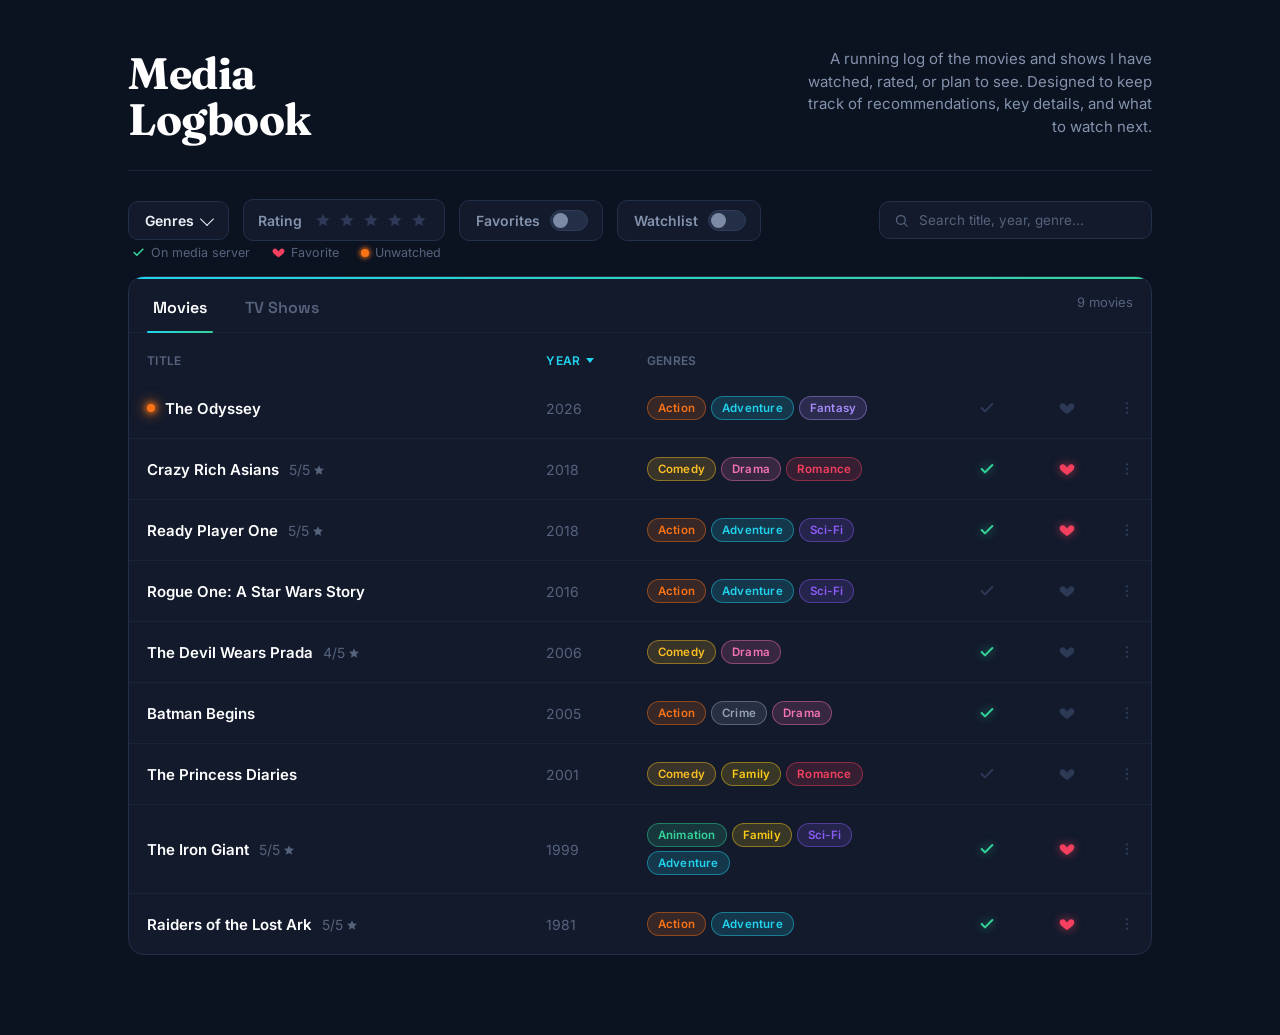
==== commit 0668ff3d: "Add files via upload" ====
--- a/index.html
+++ b/index.html
@@ -1,144 +1,135 @@
-<!doctype html>
+<!DOCTYPE html>
 <html lang="en">
 <head>
-  <meta charset="utf-8">
-  <meta name="viewport" content="width=device-width, initial-scale=1">
-  <title>HTML Serve Guide</title>
-  <link rel="stylesheet" href="styles.css">
+<meta charset="UTF-8" />
+<meta name="viewport" content="width=device-width, initial-scale=1.0" />
+<meta name="color-scheme" content="dark" />
+<title>Media Logbook</title>
+<link rel="preconnect" href="https://fonts.googleapis.com">
+<link href="https://fonts.googleapis.com/css2?family=Fraunces:opsz,wght@9..144,500;9..144,600;9..144,700&family=Space+Grotesk:wght@500;600;700&family=Inter:wght@400;500;600;700&display=swap" rel="stylesheet">
+<link rel="stylesheet" href="style.css">
 </head>
-<body>
-  <nav class="topbar">
-    <a class="brand" href="#">HTML Serve</a>
-    <div class="nav-links">
-      <a href="#steps">Steps</a>
-      <a href="#checks">Checks</a>
-      <button class="help-button" id="openIntro" aria-label="Open intro modal">?</button>
-    </div>
-  </nav>
+<body style="background-color:#0b1220; margin:0;">
 
-  <main>
-    <header class="hero">
-      <div class="hero-bg"></div>
-      <div class="hero-inner">
-        <section class="hero-copy">
-          <span class="pill">Runs fully on device</span>
-          <h1>Open complete HTML projects without a desktop server.</h1>
-          <p>Import a folder, choose a page, and HTML Serve hosts the project locally so CSS, JavaScript, images, video, and links resolve correctly.</p>
-          <div class="hero-actions">
-            <a class="primary-action" href="#steps">See the workflow</a>
-            <span class="server-status"><i></i>Local server running on 127.0.0.1:51324</span>
-          </div>
-        </section>
+<div class="page">
 
-        <div class="hero-visual" aria-label="Static HTML project preview">
-          <div class="visual-sidebar">
-            <span>index.html</span>
-            <span>styles.css</span>
-            <span>app.js</span>
-            <span>media.mov</span>
-          </div>
-          <div class="visual-code">
-            <span>&lt;main&gt;</span>
-            <strong>Local project</strong>
-            <span>assets load from folder</span>
-            <span>JavaScript runs in WebKit</span>
-            <span>&lt;/main&gt;</span>
-          </div>
+  <header class="page-header">
+    <h1>Media<br>Logbook</h1>
+    <p class="tagline">A running log of the movies and shows I have watched, rated, or plan to see. Designed to keep track of recommendations, key details, and what to watch next.</p>
+  </header>
+
+  <div class="filter-bar">
+    <div class="filter-bar-left">
+      <div class="genre-dropdown-wrap">
+        <button class="filter-btn" id="genreFilterBtn">
+          <span id="genreBtnLabel">Genres</span>
+          <span class="chevron"></span>
+        </button>
+        <div class="genre-dropdown" id="genreDropdown">
+          <div id="genreList"></div>
         </div>
       </div>
-    </header>
 
-    <section class="intro reveal" aria-label="What this sample proves">
-      <div>
-        <span class="section-kicker">This bundled project</span>
-        <h2>It is a normal static website.</h2>
-      </div>
-      <p>This page ships inside the app on first launch. It uses separate HTML, CSS, and JavaScript files, plus a modal interaction, so you can confirm the local server is doing real project serving.</p>
-    </section>
-
-    <section class="workflow" id="steps">
-      <div class="section-heading reveal">
-        <span class="section-kicker">The process</span>
-        <h2>Three steps to run your own folder.</h2>
+      <div class="rating-filter" id="ratingFilter">
+        <span class="rating-filter-label">Rating</span>
+        <div class="rating-filter-stars" id="ratingFilterStars"></div>
       </div>
 
-      <article class="step reveal">
-        <figure class="device-frame">
-          <img src="screenshots/01-projects.png" alt="HTML Serve project browser showing the bundled guide project and its files">
-        </figure>
-        <div class="step-copy">
-          <span>01</span>
-          <h3>Import a folder</h3>
-          <p>Copy your website using Files, cloud storage, AirDrop, or USB-C storage, then import the whole folder.</p>
-        </div>
-      </article>
+      <div class="favorites-toggle">
+        <span>Favorites</span>
+        <button class="switch" id="favSwitch" role="switch" aria-checked="false"></button>
+      </div>
 
-      <article class="step step-reverse reveal">
-        <figure class="device-frame">
-          <img src="screenshots/02-file-browser.png" alt="HTML Serve file browser showing folders, HTML, CSS, and JavaScript files">
-        </figure>
-        <div class="step-copy">
-          <span>02</span>
-          <h3>Pick any page</h3>
-          <p>The file browser keeps folders and assets visible. HTML pages open in the built-in web view with local paths intact.</p>
-        </div>
-      </article>
+      <div class="favorites-toggle watchlist-toggle">
+        <span>Watchlist</span>
+        <button class="switch switch-watchlist" id="watchlistSwitch" role="switch" aria-checked="false"></button>
+      </div>
+    </div>
 
-      <article class="step reveal">
-        <figure class="device-frame">
-          <img src="screenshots/03-running-guide.png" alt="The bundled guide running inside HTML Serve with the local server active">
-        </figure>
-        <div class="step-copy">
-          <span>03</span>
-          <h3>Run locally</h3>
-          <p>HTML Serve starts a private server on the device and serves the selected files to WebKit for authentic browsing.</p>
-          <button class="secondary-action" id="previewModal">Try JS modal</button>
-        </div>
-      </article>
-    </section>
+    <div class="search-control">
+      <svg class="search-icon" viewBox="0 0 24 24" fill="none" stroke="currentColor" stroke-width="2" stroke-linecap="round"><circle cx="11" cy="11" r="7"/><line x1="21" y1="21" x2="16.65" y2="16.65"/></svg>
+      <input type="text" id="searchInput" class="search-input" placeholder="Search title, year, genre..." autocomplete="off" />
+    </div>
+  </div>
 
-    <section class="checks" id="checks">
-      <div class="section-heading reveal">
-        <span class="section-kicker">Good fit</span>
-        <h2>Projects that work best.</h2>
+  <div class="legend">
+    <span class="legend-item legend-check">
+      <svg viewBox="0 0 24 24" fill="none" stroke="currentColor" stroke-width="3" stroke-linecap="round" stroke-linejoin="round"><polyline points="4 12 9 17 20 6"/></svg>
+      <span>On media server</span>
+    </span>
+    <span class="legend-item legend-heart">
+      <svg viewBox="0 0 24 24" fill="currentColor"><path d="M12 21s-6.7-4.35-9.65-8.03C.6 10.9.5 7.9 2.5 6.02 4.4 4.24 7.3 4.5 9 6.5l3 3.3 3-3.3c1.7-2 4.6-2.26 6.5-.48 2 1.88 1.9 4.88.15 6.95C18.7 16.65 12 21 12 21z"/></svg>
+      <span>Favorite</span>
+    </span>
+    <span class="legend-item legend-unwatched">
+      <span class="legend-dot"></span>
+      <span>Unwatched</span>
+    </span>
+  </div>
+
+  <div class="table-card">
+    <div class="tabs">
+      <div class="tab-group">
+        <button class="tab active" data-type="movie">Movies</button>
+        <button class="tab" data-type="tv">TV Shows</button>
       </div>
-      <div class="check-grid">
-        <article class="check-card reveal">
-          <div class="check-icon">HTML</div>
-          <h3>Static HTML</h3>
-          <p>Plain .html, .css, .js, images, fonts, PDFs, and media files work exactly as they would on a production server.</p>
-        </article>
-        <article class="check-card reveal">
-          <div class="check-icon">DIR</div>
-          <h3>Relative paths</h3>
-          <p>Links like assets/app.js and ../images/photo.jpg stay inside the folder and resolve correctly in local preview.</p>
-        </article>
-        <article class="check-card reveal">
-          <div class="check-icon">JS</div>
-          <h3>Client-side JS</h3>
-          <p>Buttons, tabs, charts, modals, and browser-only app logic run normally with zero network dependency.</p>
-        </article>
-      </div>
-    </section>
-  </main>
+      <span class="count-label" id="countLabel"></span>
+    </div>
 
-  <footer class="footer">
-    <div>
-      <strong>HTML Serve</strong>
-      <p>Built for local technical workflows on device.</p>
+    <table>
+      <thead>
+        <tr>
+          <th class="col-title">
+            <button class="sort-header" id="sortHeaderTitle" data-sort="title">Title<span class="sort-arrow"></span></button>
+          </th>
+          <th class="col-year">
+            <button class="sort-header" id="sortHeaderYear" data-sort="year">Year<span class="sort-arrow"></span></button>
+          </th>
+          <th class="col-tags"><span class="header-label">Genres</span></th>
+          <th class="col-server"></th>
+          <th class="col-fav"></th>
+          <th class="col-menu"></th>
+        </tr>
+      </thead>
+      <tbody id="rows"></tbody>
+    </table>
+
+    <div class="empty-state" id="emptyState">
+      <strong>Nothing here yet</strong>
+      <span>Try a different genre filter, or turn off the favorites switch.</span>
     </div>
-    <a href="#steps">Workflow</a>
-  </footer>
+  </div>
 
-  <dialog id="introDialog">
-    <form method="dialog">
-      <button class="close" aria-label="Close">x</button>
-      <span class="section-kicker">JavaScript is active</span>
-      <h2>This modal opened from app.js.</h2>
-      <p>If you can see this, the bundled sample is being served like a real local project with external JavaScript.</p>
-    </form>
-  </dialog>
+</div>
 
-  <script src="app.js"></script>
+<!-- Shared row menu (⋮), reused for every row -->
+<div class="row-menu-panel" id="rowMenuPanel">
+  <button class="row-menu-item" id="menuToggleWatched"></button>
+  <div class="row-menu-divider"></div>
+  <button class="row-menu-item" id="menuAddTags">Add tags</button>
+</div>
+
+<!-- Tags modal -->
+<div class="modal-overlay" id="tagsModalOverlay">
+  <div class="modal-box">
+    <h2 class="modal-title" id="tagsModalTitle"></h2>
+    <p class="modal-year" id="tagsModalYear"></p>
+    <label class="modal-label" for="tagsModalInput">Tags</label>
+    <input type="text" id="tagsModalInput" class="modal-input" placeholder="e.g. heist, time travel, rewatch" autocomplete="off" />
+    <p class="modal-hint">Separate multiple tags with commas. These are searchable but don't show on the page.</p>
+    <div class="modal-actions">
+      <button class="modal-btn modal-btn-cancel" id="tagsModalCancel">Cancel</button>
+      <button class="modal-btn modal-btn-save" id="tagsModalSave">Save</button>
+    </div>
+  </div>
+</div>
+
+<!-- Save status toast -->
+<div class="save-status" id="saveStatus">
+  <span class="save-status-dot"></span>
+  <span id="saveStatusText">Saved</span>
+</div>
+
+<script src="app.js"></script>
 </body>
 </html>
--- a/style.css
+++ b/style.css
@@ -0,0 +1,733 @@
+  :root {
+    --bg: #0b1220;
+    --bg-panel: #121a2c;
+    --bg-panel-2: #16203590;
+    --bg-row-hover: #17233a;
+    --border: #223049;
+    --border-soft: #1a2438;
+    --text: #eef2f8;
+    --text-dim: #8493ad;
+    --text-faint: #56637d;
+    --accent-a: #22d3ee;
+    --accent-b: #34d399;
+    --heart: #f43f5e;
+    --rating-star: #fbbf24;
+    --watchlist: #f97316;
+  }
+
+  * { box-sizing: border-box; }
+
+  html {
+    background: #0b1220 !important;
+  }
+
+  html, body {
+    margin: 0;
+    padding: 0;
+    background-color: #0b1220 !important;
+    color: var(--text);
+    font-family: 'Inter', -apple-system, BlinkMacSystemFont, sans-serif;
+    min-height: 100vh;
+  }
+
+  .page {
+    max-width: 1080px;
+    margin: 0 auto;
+    padding: 48px 28px 80px;
+  }
+
+  /* ---------------- Header ---------------- */
+  .page-header {
+    display: flex;
+    justify-content: space-between;
+    align-items: flex-end;
+    gap: 32px;
+    flex-wrap: wrap;
+    border-bottom: 1px solid var(--border-soft);
+    padding-bottom: 28px;
+    margin-bottom: 28px;
+  }
+
+  .page-header h1 {
+    font-family: 'Fraunces', Georgia, serif;
+    font-weight: 700;
+    font-size: 44px;
+    line-height: 1.05;
+    letter-spacing: -0.5px;
+    color: #ffffff;
+    margin: 0;
+  }
+
+  .page-header .tagline {
+    color: var(--text-dim);
+    font-size: 15px;
+    line-height: 1.5;
+    max-width: 360px;
+    margin: 0 0 4px;
+    text-align: right;
+  }
+
+  /* ---------------- Filter bar ---------------- */
+  .filter-bar {
+    display: flex;
+    align-items: center;
+    justify-content: space-between;
+    gap: 14px;
+    margin-bottom: 12px;
+    position: relative;
+    flex-wrap: wrap;
+  }
+
+  .filter-bar-left {
+    display: flex;
+    align-items: center;
+    gap: 14px;
+    flex-wrap: wrap;
+  }
+
+  .search-control {
+    display: flex;
+    align-items: center;
+    gap: 8px;
+    background: var(--bg-panel);
+    border: 1px solid var(--border);
+    padding: 9px 14px;
+    border-radius: 10px;
+    min-width: 240px;
+  }
+
+  .search-icon {
+    width: 15px;
+    height: 15px;
+    color: var(--text-faint);
+    flex-shrink: 0;
+  }
+
+  .search-input {
+    background: none;
+    border: none;
+    outline: none;
+    color: var(--text);
+    font-family: inherit;
+    font-size: 13.5px;
+    width: 100%;
+  }
+  .search-input::placeholder { color: var(--text-faint); }
+
+  .filter-btn {
+    display: inline-flex;
+    align-items: center;
+    gap: 8px;
+    background: var(--bg-panel);
+    border: 1px solid var(--border);
+    color: var(--text);
+    font-family: inherit;
+    font-size: 14px;
+    font-weight: 600;
+    padding: 10px 16px;
+    border-radius: 10px;
+    cursor: pointer;
+    transition: border-color .15s ease, background .15s ease;
+  }
+
+  .filter-btn:hover { border-color: #2c3b58; background: #141d31; }
+
+  .filter-btn.active {
+    border-color: var(--accent-a);
+    box-shadow: 0 0 0 1px var(--accent-a) inset, 0 0 14px -4px var(--accent-a);
+    color: var(--accent-a);
+  }
+
+  .filter-btn .chevron {
+    width: 10px; height: 10px;
+    border-right: 1.5px solid currentColor;
+    border-bottom: 1.5px solid currentColor;
+    transform: rotate(45deg);
+    transition: transform .15s ease;
+    margin-top: -3px;
+  }
+  .filter-btn.open .chevron { transform: rotate(-135deg); margin-top: 3px; }
+
+  .genre-dropdown-wrap { position: relative; }
+
+  .genre-dropdown {
+    position: absolute;
+    top: calc(100% + 8px);
+    left: 0;
+    min-width: 240px;
+    max-height: 360px;
+    overflow-y: auto;
+    background: #101828;
+    border: 1px solid var(--border);
+    border-radius: 12px;
+    padding: 10px;
+    box-shadow: 0 20px 40px -12px rgba(0,0,0,0.6);
+    display: none;
+    z-index: 50;
+  }
+  .genre-dropdown.open { display: block; }
+
+  .genre-option {
+    display: flex;
+    align-items: center;
+    gap: 12px;
+    padding: 9px 10px;
+    border-radius: 8px;
+    cursor: pointer;
+    color: var(--text-dim);
+    font-size: 14px;
+    font-weight: 500;
+    user-select: none;
+  }
+  .genre-option:hover { background: #182238; color: var(--text); }
+  .genre-option input[type="checkbox"] { display: none; }
+
+  .genre-option .dot {
+    width: 10px;
+    height: 10px;
+    border-radius: 50%;
+    flex-shrink: 0;
+    background: #2a3650;
+    border: 1.5px solid #3a4a6b;
+    transition: all .15s ease;
+  }
+  .genre-option .dot.on {
+    background: var(--dot-color);
+    border-color: var(--dot-color);
+    box-shadow: 0 0 6px 1px var(--dot-color), 0 0 14px 3px color-mix(in srgb, var(--dot-color) 60%, transparent);
+  }
+  .genre-option:has(.dot.on) .genre-label { color: var(--text); }
+
+  /* ---------------- Favorites switch ---------------- */
+  .favorites-toggle {
+    display: flex;
+    align-items: center;
+    gap: 10px;
+    background: var(--bg-panel);
+    border: 1px solid var(--border);
+    padding: 9px 14px 9px 16px;
+    border-radius: 10px;
+  }
+
+  .favorites-toggle span {
+    font-size: 14px;
+    font-weight: 600;
+    color: var(--text-dim);
+  }
+
+  .switch {
+    width: 38px;
+    height: 21px;
+    border-radius: 999px;
+    background: #232f47;
+    border: 1px solid #2f3d5a;
+    position: relative;
+    cursor: pointer;
+    padding: 0;
+    flex-shrink: 0;
+    transition: background .15s ease, border-color .15s ease;
+  }
+  .switch::after {
+    content: "";
+    position: absolute;
+    top: 2px;
+    left: 2px;
+    width: 15px;
+    height: 15px;
+    border-radius: 50%;
+    background: #7c8aa5;
+    transition: transform .18s ease, background .18s ease, box-shadow .18s ease;
+  }
+  .switch.on {
+    background: #0f3d2e;
+    border-color: var(--accent-b);
+  }
+  .switch.on::after {
+    transform: translateX(17px);
+    background: var(--accent-b);
+    box-shadow: 0 0 8px 1px var(--accent-b), 0 0 16px 4px rgba(52,211,153,0.45);
+  }
+
+  .switch-watchlist.on {
+    background: #422510;
+    border-color: var(--watchlist);
+  }
+  .switch-watchlist.on::after {
+    background: var(--watchlist);
+    box-shadow: 0 0 8px 1px var(--watchlist), 0 0 16px 4px rgba(249,115,22,0.45);
+  }
+
+  /* ---------------- Unwatched indicator dot ---------------- */
+  .unwatched-dot {
+    width: 8px;
+    height: 8px;
+    border-radius: 50%;
+    background: var(--watchlist);
+    box-shadow: 0 0 6px 1px var(--watchlist), 0 0 14px 3px rgba(249,115,22,0.55);
+    flex-shrink: 0;
+    display: inline-block;
+  }
+
+  .legend-dot {
+    width: 8px;
+    height: 8px;
+    border-radius: 50%;
+    background: var(--watchlist);
+    box-shadow: 0 0 5px 1px var(--watchlist);
+    display: inline-block;
+  }
+
+  /* ---------------- Rating filter ---------------- */
+  .rating-filter {
+    display: flex;
+    align-items: center;
+    gap: 10px;
+    background: var(--bg-panel);
+    border: 1px solid var(--border);
+    padding: 9px 14px;
+    border-radius: 10px;
+  }
+
+  .rating-filter .rating-filter-label {
+    font-size: 14px;
+    font-weight: 600;
+    color: var(--text-dim);
+  }
+
+  .rating-filter-stars {
+    display: flex;
+    gap: 2px;
+  }
+
+  .rating-star-btn {
+    background: none;
+    border: none;
+    cursor: pointer;
+    padding: 3px;
+    display: inline-flex;
+    color: #2c3a56;
+    transition: color .15s ease, filter .15s ease, transform .1s ease;
+  }
+  .rating-star-btn:hover { transform: scale(1.12); }
+  .rating-star-btn.lit {
+    color: var(--rating-star);
+    filter: drop-shadow(0 0 5px rgba(251,191,36,0.65));
+  }
+  .rating-star-btn.preview { color: #4a5a7d; }
+
+  /* ---------------- Table card ---------------- */
+  .table-card {
+    background: var(--bg-panel);
+    border: 1px solid var(--border);
+    border-radius: 16px;
+    overflow: hidden;
+    position: relative;
+  }
+  .table-card::before {
+    content: "";
+    position: absolute;
+    top: 0; left: 0; right: 0;
+    height: 2px;
+    background: linear-gradient(90deg, var(--accent-a), var(--accent-b));
+  }
+
+  .tabs {
+    display: flex;
+    align-items: center;
+    justify-content: space-between;
+    gap: 16px;
+    padding: 6px 18px 0;
+    border-bottom: 1px solid var(--border-soft);
+  }
+
+  .tabs .tab-group { display: flex; gap: 4px; }
+
+  .tab {
+    background: none;
+    border: none;
+    color: var(--text-faint);
+    font-family: 'Space Grotesk', -apple-system, BlinkMacSystemFont, sans-serif;
+    font-weight: 600;
+    font-size: 16px;
+    padding: 14px 6px;
+    margin-right: 22px;
+    cursor: pointer;
+    position: relative;
+  }
+  .tab:hover { color: var(--text-dim); }
+  .tab.active { color: #ffffff; }
+  .tab.active::after {
+    content: "";
+    position: absolute;
+    left: 0; right: 0; bottom: -1px;
+    height: 2px;
+    background: linear-gradient(90deg, var(--accent-a), var(--accent-b));
+    border-radius: 2px;
+  }
+
+  .count-label {
+    color: var(--text-faint);
+    font-size: 13px;
+    padding-bottom: 12px;
+  }
+
+  table {
+    width: 100%;
+    border-collapse: collapse;
+  }
+
+  tbody tr {
+    border-bottom: 1px solid var(--border-soft);
+    transition: background .12s ease;
+  }
+  tbody tr:last-child { border-bottom: none; }
+  tbody tr:hover { background: var(--bg-row-hover); }
+
+  td {
+    padding: 16px 18px;
+    vertical-align: middle;
+  }
+
+  thead th {
+    padding: 16px 18px 6px;
+    text-align: left;
+    font-weight: 400;
+  }
+
+  .sort-header {
+    background: none;
+    border: none;
+    cursor: pointer;
+    display: inline-flex;
+    align-items: center;
+    gap: 5px;
+    color: var(--text-faint);
+    font-family: inherit;
+    font-size: 12px;
+    font-weight: 600;
+    letter-spacing: 0.3px;
+    text-transform: uppercase;
+    padding: 4px 0;
+    transition: color .15s ease;
+  }
+  .sort-header:hover { color: var(--text-dim); }
+  .sort-header.active { color: var(--accent-a); }
+
+  .header-label {
+    display: inline-block;
+    color: var(--text-faint);
+    font-family: inherit;
+    font-size: 12px;
+    font-weight: 600;
+    letter-spacing: 0.3px;
+    text-transform: uppercase;
+    padding: 4px 0;
+  }
+
+  .sort-arrow {
+    width: 0;
+    height: 0;
+    border-left: 4px solid transparent;
+    border-right: 4px solid transparent;
+    border-bottom: 5px solid currentColor;
+    opacity: 0;
+    transition: transform .15s ease, opacity .15s ease;
+  }
+  .sort-header.active .sort-arrow { opacity: 1; }
+  .sort-header.active.desc .sort-arrow { transform: rotate(180deg); }
+
+  .col-title {
+    color: #ffffff;
+    font-weight: 600;
+    font-size: 15px;
+    width: 42%;
+  }
+
+  .title-cell {
+    display: flex;
+    align-items: center;
+    gap: 10px;
+    flex-wrap: wrap;
+  }
+
+  .rating-inline {
+    color: var(--text-faint);
+    font-weight: 400;
+    font-size: 14px;
+    white-space: nowrap;
+    display: inline-flex;
+    align-items: center;
+    gap: 3px;
+  }
+
+  .rating-inline svg {
+    width: 12px;
+    height: 12px;
+    fill: var(--text-faint);
+    position: relative;
+    top: 1px;
+  }
+
+  .col-year {
+    color: var(--text-faint);
+    font-weight: 400;
+    font-size: 14px;
+    width: 10%;
+    white-space: nowrap;
+  }
+
+  .col-tags {
+    width: 32%;
+  }
+
+  .tag {
+    display: inline-block;
+    font-size: 11.5px;
+    font-weight: 600;
+    letter-spacing: 0.2px;
+    padding: 4px 10px;
+    border-radius: 999px;
+    margin: 2px 5px 2px 0;
+    color: var(--tag-color);
+    background: color-mix(in srgb, var(--tag-color) 16%, transparent);
+    border: 1px solid color-mix(in srgb, var(--tag-color) 45%, transparent);
+  }
+
+  .col-server,
+  .col-fav {
+    width: 8%;
+    text-align: right;
+  }
+
+  .col-menu {
+    width: 4%;
+    text-align: right;
+    padding-right: 12px !important;
+  }
+
+  .heart-btn,
+  .check-btn,
+  .menu-btn {
+    background: none;
+    border: none;
+    cursor: pointer;
+    color: #2c3a56;
+    padding: 4px;
+    display: inline-flex;
+    transition: color .15s ease, filter .15s ease;
+  }
+  .heart-btn:hover,
+  .check-btn:hover,
+  .menu-btn:hover { color: #4a5a7d; }
+  .menu-btn.open { color: var(--accent-a); }
+  .heart-btn.on {
+    color: var(--heart);
+    filter: drop-shadow(0 0 5px rgba(244,63,94,0.7));
+  }
+  .check-btn.on {
+    color: var(--accent-b);
+    filter: drop-shadow(0 0 5px rgba(52,211,153,0.7));
+  }
+
+  /* ---------------- Row menu (⋮) ---------------- */
+  .row-menu-panel {
+    position: fixed;
+    min-width: 180px;
+    background: #101828;
+    border: 1px solid var(--border);
+    border-radius: 12px;
+    padding: 6px;
+    box-shadow: 0 20px 40px -12px rgba(0,0,0,0.6);
+    display: none;
+    z-index: 200;
+  }
+  .row-menu-panel.open { display: block; }
+
+  .row-menu-item {
+    display: block;
+    width: 100%;
+    text-align: left;
+    background: none;
+    border: none;
+    color: var(--text-dim);
+    font-family: inherit;
+    font-size: 13.5px;
+    font-weight: 500;
+    padding: 10px 12px;
+    border-radius: 8px;
+    cursor: pointer;
+    transition: background .12s ease, color .12s ease;
+  }
+  .row-menu-item:hover { background: #182238; color: var(--text); }
+  .row-menu-divider {
+    height: 1px;
+    background: var(--border-soft);
+    margin: 5px 4px;
+  }
+
+  /* ---------------- Tags modal ---------------- */
+  .modal-overlay {
+    position: fixed;
+    inset: 0;
+    background: rgba(5,9,17,0.72);
+    display: none;
+    align-items: center;
+    justify-content: center;
+    z-index: 300;
+    padding: 20px;
+  }
+  .modal-overlay.open { display: flex; }
+
+  .modal-box {
+    background: var(--bg-panel);
+    border: 1px solid var(--border);
+    border-radius: 16px;
+    padding: 28px;
+    width: 100%;
+    max-width: 420px;
+    box-shadow: 0 30px 60px -15px rgba(0,0,0,0.7);
+  }
+
+  .modal-title {
+    font-family: 'Space Grotesk', -apple-system, BlinkMacSystemFont, sans-serif;
+    font-weight: 700;
+    font-size: 20px;
+    color: #ffffff;
+    margin: 0 0 2px;
+  }
+
+  .modal-year {
+    color: var(--text-faint);
+    font-size: 13.5px;
+    margin: 0 0 20px;
+  }
+
+  .modal-label {
+    display: block;
+    color: var(--text-dim);
+    font-size: 12px;
+    font-weight: 600;
+    text-transform: uppercase;
+    letter-spacing: 0.3px;
+    margin-bottom: 8px;
+  }
+
+  .modal-input {
+    width: 100%;
+    background: #0e1626;
+    border: 1px solid var(--border);
+    color: var(--text);
+    font-family: inherit;
+    font-size: 14px;
+    padding: 11px 13px;
+    border-radius: 9px;
+    outline: none;
+    transition: border-color .15s ease;
+  }
+  .modal-input:focus { border-color: var(--accent-a); }
+  .modal-hint {
+    color: var(--text-faint);
+    font-size: 12px;
+    margin: 8px 0 0;
+  }
+
+  .modal-actions {
+    display: flex;
+    justify-content: flex-end;
+    gap: 10px;
+    margin-top: 24px;
+  }
+
+  .modal-btn {
+    font-family: inherit;
+    font-size: 14px;
+    font-weight: 600;
+    padding: 9px 18px;
+    border-radius: 9px;
+    cursor: pointer;
+    border: 1px solid var(--border);
+    transition: background .15s ease, border-color .15s ease;
+  }
+  .modal-btn-cancel {
+    background: none;
+    color: var(--text-dim);
+  }
+  .modal-btn-cancel:hover { background: #182238; }
+  .modal-btn-save {
+    background: var(--accent-b);
+    color: #06281d;
+    border-color: var(--accent-b);
+  }
+  .modal-btn-save:hover { filter: brightness(1.08); }
+
+  /* ---------------- Save status toast ---------------- */
+  .save-status {
+    position: fixed;
+    top: 18px;
+    right: 18px;
+    background: var(--bg-panel);
+    border: 1px solid var(--border);
+    color: var(--text-dim);
+    font-size: 12.5px;
+    font-weight: 500;
+    padding: 9px 14px;
+    border-radius: 9px;
+    box-shadow: 0 10px 25px -8px rgba(0,0,0,0.5);
+    display: none;
+    align-items: center;
+    gap: 8px;
+    z-index: 400;
+  }
+  .save-status.show { display: flex; }
+  .save-status a { color: var(--accent-a); text-decoration: none; }
+  .save-status a:hover { text-decoration: underline; }
+  .save-status-dot {
+    width: 7px;
+    height: 7px;
+    border-radius: 50%;
+    flex-shrink: 0;
+  }
+  .save-status.status-saved .save-status-dot { background: var(--accent-b); box-shadow: 0 0 5px 1px var(--accent-b); }
+  .save-status.status-local .save-status-dot { background: var(--watchlist); box-shadow: 0 0 5px 1px var(--watchlist); }
+  .save-status.status-saving .save-status-dot { background: var(--text-faint); }
+
+  /* ---------------- Legend ---------------- */
+  .legend {
+    display: flex;
+    align-items: center;
+    gap: 22px;
+    margin: -8px 0 16px 4px;
+    color: var(--text-faint);
+    font-size: 12.5px;
+  }
+  .legend-item {
+    display: inline-flex;
+    align-items: center;
+    gap: 6px;
+  }
+  .legend-item svg {
+    width: 13px;
+    height: 13px;
+  }
+  .legend-item.legend-check svg { color: var(--accent-b); }
+  .legend-item.legend-heart svg { color: var(--heart); }
+
+  .empty-state {
+    display: none;
+    flex-direction: column;
+    align-items: center;
+    justify-content: center;
+    gap: 6px;
+    padding: 64px 20px;
+    color: var(--text-faint);
+    text-align: center;
+  }
+  .empty-state strong { color: var(--text-dim); font-size: 15px; }
+
+  @media (max-width: 640px) {
+    .page-header { flex-direction: column; align-items: flex-start; }
+    .page-header .tagline { text-align: left; }
+    .page-header h1 { font-size: 34px; }
+    .col-tags { display: none; }
+    .col-title { width: 60%; }
+  }
